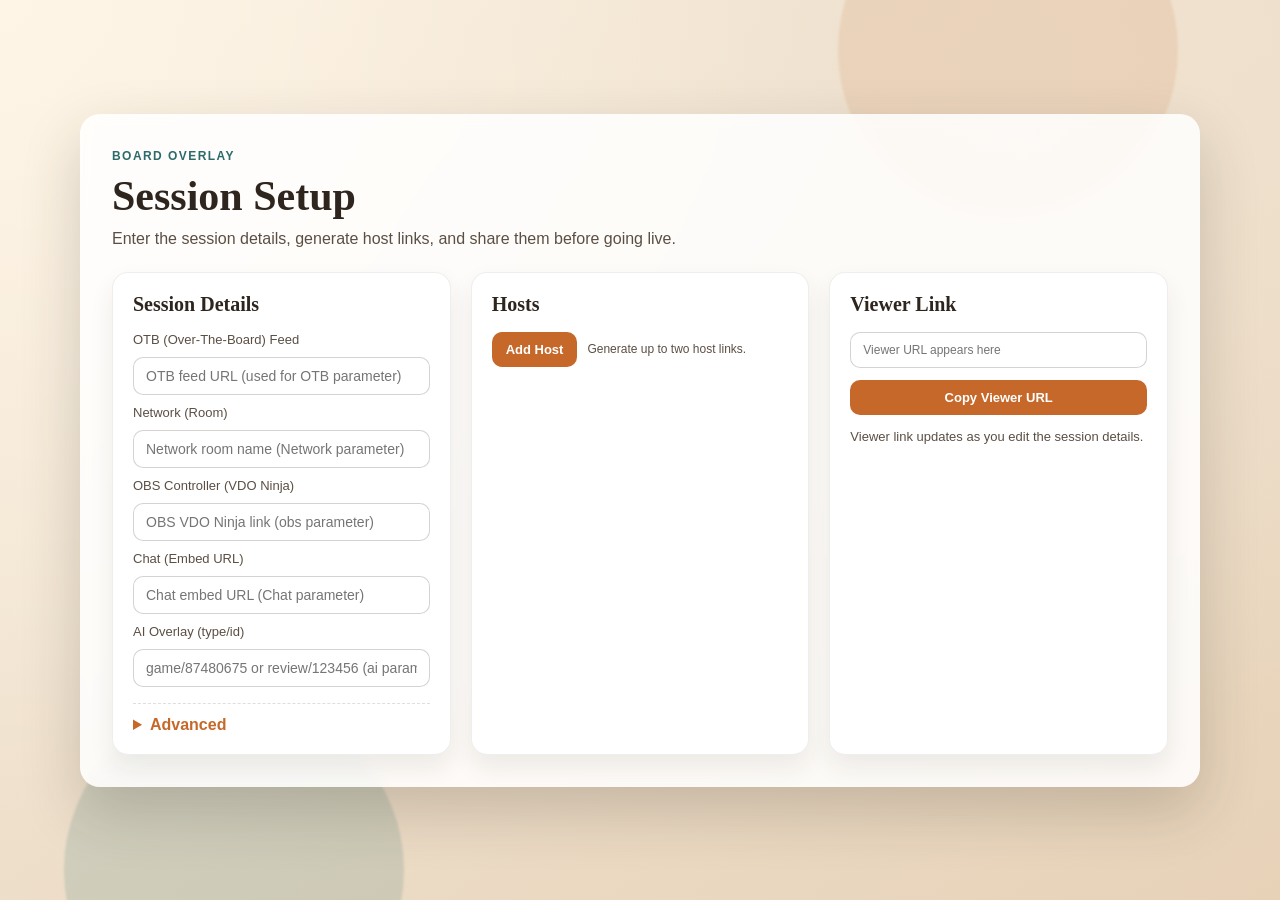
==== index.html @ e964a792 "AI Overlay for commentatory" ====
﻿<!DOCTYPE html>
<html lang="en">
  <head>
    <meta charset="UTF-8">
    <meta http-equiv="X-UA-Compatible" content="IE=edge">
    <meta name="viewport" content="width=device-width, initial-scale=1.0">
    <title>Live Board Reviews</title>
    <link rel="stylesheet" href="styles.css">
    <link
      rel="stylesheet"
      href="https://cdnjs.cloudflare.com/ajax/libs/font-awesome/6.0.0/css/all.min.css"
    >
  </head>
  <body>
    <div id="landing" class="landing-page">
      <div class="landing-shell">
        <header class="landing-header">
          <span class="landing-eyebrow">Board Overlay</span>
          <h1>Session Setup</h1>
          <p>
            Enter the session details, generate host links, and share them
            before going live.
          </p>
        </header>

        <div class="landing-grid">
          <section class="landing-panel">
            <h2>Session Details</h2>
            <div class="landing-fields">
              <label for="VideoURL">OTB (Over-The-Board) Feed</label>
              <input
                type="text"
                id="VideoURL"
                placeholder="OTB feed URL (used for OTB parameter)"
              >

              <label for="NetworkRoom">Network (Room)</label>
              <input
                type="text"
                id="NetworkRoom"
                placeholder="Network room name (Network parameter)"
              >

              <label for="ObsVdoUrl">OBS Controller (VDO Ninja)</label>
              <input
                type="text"
                id="ObsVdoUrl"
                placeholder="OBS VDO Ninja link (obs parameter)"
              >

              <label for="ChatUrl">Chat (Embed URL)</label>
              <input
                type="text"
                id="ChatUrl"
                placeholder="Chat embed URL (Chat parameter)"
              >

              <label for="AiOverlay">AI Overlay (type/id)</label>
              <input
                type="text"
                id="AiOverlay"
                placeholder="game/87480675 or review/123456 (ai parameter)"
              >
            </div>

            <details class="landing-advanced">
              <summary>Advanced</summary>
              <div class="landing-advanced-grid">
                <label for="StoneSize">Stone Size (stone)</label>
                <input type="number" id="StoneSize" value="80" min="20" max="200">
              </div>
            </details>
          </section>

          <section class="landing-panel">
            <h2>Hosts</h2>
            <div class="host-entry">
              <button id="addHostSlot" type="button">Add Host</button>
              <span class="host-hint">Generate up to two host links.</span>
            </div>
            <div id="hostSlotList" class="host-list"></div>
          </section>

          <section class="landing-panel landing-actions">
            <h2>Viewer Link</h2>
            <div class="viewer-link">
              <input
                type="text"
                id="viewerUrlOutput"
                readonly
                placeholder="Viewer URL appears here"
              >
              <button id="copyViewerUrl" type="button">Copy Viewer URL</button>
            </div>
            <p class="viewer-hint">
              Viewer link updates as you edit the session details.
            </p>
          </section>
        </div>
      </div>
    </div>

    <div id="app" class="page-container">
      <div class="top-bar">
        <div class="header-controls">
          <button id="toggleHelp" class="header-btn" type="button">
            Help
          </button>
          <label class="marker-toggle">
            <input type="checkbox" id="stoneMarkerToggle">
            Triangle Labels
          </label>
          <label class="ai-header-input">
            AI:
            <input
              type="text"
              id="AiOverlayHeader"
              placeholder="type/id"
              autocomplete="off"
              spellcheck="false"
            >
          </label>
        </div>

        <div id="obsControlPanel" class="tool-panel obs-inline">
          <div class="obs-control-group">
            <div class="obs-status">
              <span
                id="obsConnectionStatus"
                class="status-indicator disconnected"
              >Disconnected</span>
            </div>
            <div class="obs-scenes">
              <div class="scene-controls">
                <div id="obsSceneButtons" class="scene-buttons">
                  <!-- Scene buttons will be dynamically added here -->
                </div>
                <div
                  id="obsSceneDropdown"
                  class="scene-dropdown"
                  style="display: none"
                >
                  <label for="obsSceneSelect">Scene:</label>
                  <select id="obsSceneSelect" disabled>
                    <option value="">No scenes available</option>
                  </select>
                </div>
              </div>
              <div class="stream-controls">
                <button id="obsStreamToggle" class="obs-btn" disabled>
                  Start Stream
                </button>
              </div>
            </div>
          </div>
        </div>
      </div>

      <aside class="floating-toolbar">
        <div class="toolbar-handle" title="Drag toolbar" aria-label="Drag toolbar">
          <span class="toolbar-dots"></span>
        </div>
        <div class="tool-group-vertical">
          <button id="BlackStoneBtn" class="tool-btn" title="Place Black Stone">
            <i class="fa-solid fa-circle"></i>
          </button>
          <button id="WhiteStoneBtn" class="tool-btn" title="Place White Stone">
            <i class="fa-regular fa-circle"></i>
          </button>
          <button
            id="AlternatingBtn"
            class="tool-btn"
            title="Alternating Stones (Black/White)"
          >
            <span class="icon-stack">
              <i class="fa-solid fa-circle"></i>
              <i class="fa-regular fa-circle"></i>
            </span>
          </button>
          <button id="PenBtn" class="tool-btn" title="Free Draw">
            <i class="fa-solid fa-pen"></i>
          </button>
        </div>
        <div class="tool-divider"></div>
        <div class="tool-group-vertical">
          <button id="TriangleBtn" class="tool-btn" title="Triangle Mark">
            <i class="fa-solid fa-draw-polygon"></i>
          </button>
          <button id="CircleBtn" class="tool-btn" title="Circle Mark">
            <i class="fa-regular fa-circle"></i>
          </button>
          <button id="SquareBtn" class="tool-btn" title="Square Mark">
            <i class="fa-regular fa-square"></i>
          </button>
          <button id="LetterBtn" class="tool-btn" title="Place Letter">
            <i class="fa-solid fa-font"></i>
          </button>
        </div>
        <div class="tool-divider"></div>
        <div class="tool-group-vertical">
          <button id="GridBtn" class="tool-btn" title="Toggle Grid">
            <i class="fa-solid fa-border-all"></i>
          </button>
          <button id="CoordBtn" class="tool-btn" title="Toggle Coordinates">
            <i class="fa-solid fa-hashtag"></i>
          </button>
        </div>
        <div class="tool-divider"></div>
        <div class="tool-group-vertical">
          <input
            type="color"
            id="markupColor"
            value="#ff0000"
            title="Markup/Letter Color"
            class="tool-color"
          >
        </div>
      </aside>

      <div class="content-area">
        <div class="feed-container">
          <div class="main-feed">
            <iframe id="feed" class="largeIframe" allow="autoplay"></iframe>
            <canvas
              id="overlay"
              class="largeCanvas"
              width="1920"
              height="1080"
              tabindex="0"
              style="outline: none"
            ></canvas>
            <canvas
              id="drawingLayer"
              class="largeCanvas"
              width="1920"
              height="1080"
              tabindex="0"
              style="outline: none"
            ></canvas>
            <div id="aiWidgetLayer" class="ai-widget-layer" aria-hidden="true">
              <div id="aiWidgetCombined" class="ai-widget ai-widget-combined">
                <div class="ai-widget-header" title="Drag AI widget">
                  <span class="ai-widget-title">AI Page</span>
                  <button class="ai-widget-toggle" type="button" aria-label="Collapse AI widget">−</button>
                </div>
                <div class="ai-widget-body">
                  <div id="aiFrameStack" class="ai-frame-stack">
                    <div class="ai-player-cell ai-black-cell">
                      <iframe id="aiBlackClockFrame" class="ai-frame ai-clock-frame" title="Black clock"></iframe>
                      <iframe id="aiBlackNameFrame" class="ai-frame ai-name-frame" title="Black name"></iframe>
                    </div>
                    <div class="ai-pie-cell">
                      <iframe id="aiPieFrame" class="ai-frame ai-pie-frame" title="Winrate pie"></iframe>
                      <iframe id="aiLegendFrame" class="ai-frame ai-legend-frame" title="Move quality legend"></iframe>
                    </div>
                    <div class="ai-player-cell ai-white-cell">
                      <iframe id="aiWhiteClockFrame" class="ai-frame ai-clock-frame" title="White clock"></iframe>
                      <iframe id="aiWhiteNameFrame" class="ai-frame ai-name-frame" title="White name"></iframe>
                    </div>
                    <iframe id="aiBoardFrame" class="ai-frame ai-board-frame" title="AI board"></iframe>
                  </div>
                </div>
              </div>
            </div>
          </div>
        </div>
        <div class="SidePanel">
          <div
            class="OBS_Controls"
            style="align-items: center; justify-content: center"
          >
            <iframe
              id="obs"
              class="smallIframe"
              allow="camera; microphone; display-capture; autoplay"
            ></iframe>
          </div>
          <div class="Chat">
            <iframe id="chat" class="smallIframe" allow="autoplay"></iframe>
          </div>
        </div>
      </div>

      <div class="footer">
        <p>This website was designed and developed by TangJieHao.</p>
      </div>

      <div id="helpModal" class="help-modal hidden" role="dialog" aria-modal="true">
        <div class="help-modal-content">
          <div class="help-modal-header">
            <h3>Commentary Help</h3>
            <button id="helpClose" type="button">Close</button>
          </div>
          <div class="help-modal-body">
            <div class="help-section">
              <h4>Shortcuts</h4>
              <p>S = Grid | R = Reset | Del = Clear All | Space = Clear Own Data | Q = Switch Color | Left/Right or Scroll = Undo/Redo Stones</p>
            </div>
            <div class="help-section">
              <h4>Board Controls</h4>
              <p>Right click places/removes empty-board stones.</p>
            </div>
            <div class="help-section">
              <h4>Tips</h4>
              <p>Use the vertical toolbar to switch tools quickly while staying on the board.</p>
            </div>
          </div>
        </div>
      </div>

      <div id="nameModal" class="name-modal hidden" role="dialog" aria-modal="true">
        <div class="name-modal-content">
          <h3>Enter your commentator name</h3>
          <p class="name-modal-hint">Spaces are allowed.</p>
          <input
            type="text"
            id="nameInput"
            placeholder="Enter commentator name"
            autocomplete="off"
            autocapitalize="off"
            spellcheck="false"
          >
          <div id="nameError" class="name-error" role="alert"></div>
          <div class="name-modal-actions">
            <button id="nameConfirm" type="button">Continue</button>
          </div>
        </div>
      </div>

      <!-- Load modules in dependency order -->
      <script type="module" src="./js/constants.js"></script>
      <script type="module" src="./js/utils/debugger.js"></script>
      <script type="module" src="./js/canvas/drawing-layer.js"></script>
      <script type="module" src="./js/canvas/canvas.js"></script>
      <script type="module" src="./js/managers/iframe-manager.js"></script>
      <script type="module" src="./js/managers/ui-manager.js"></script>
      <script type="module" src="./js/obs/obs-controller.js"></script>
      <script type="module" src="./js/main.js"></script>
    </div>
  </body>
</html>
---- styles.css ----
:root {
    --ink: #2e261e;
    --ink-muted: #5b4f44;
    --paper: #f4eadb;
    --paper-deep: #e7d2b8;
    --panel: #1a1a1c;
    --panel-soft: #242427;
    --accent: #c5682a;
    --accent-2: #2d6a6b;
    --font-body: "Trebuchet MS", "Lucida Sans Unicode", "Verdana", sans-serif;
    --font-display: "Georgia", "Times New Roman", serif;
}

body, html {
    margin: 0;
    padding: 0;
    height: 100%;
    background: var(--paper);
    color: var(--ink);
    font-family: var(--font-body);
    box-sizing: border-box;
}

*, *:before, *:after {
    box-sizing: border-box;
}

.page-container {
    display: flex;
    flex-direction: column;
    align-items: center; /* Center content to prevent overflow */
    height: 100vh; /* Full viewport height */
    max-height: 100vh; /* Ensure it doesn't exceed viewport height */
    overflow: hidden; /* Hide overflow */
}

#app.page-container {
    display: none;
}

.landing-page {
    min-height: 100vh;
    display: flex;
    justify-content: center;
    align-items: center;
    padding: 48px 20px;
    background:
        radial-gradient(circle at top left, #fff5e6 0%, transparent 55%),
        radial-gradient(circle at 80% 10%, #f0e2d0 0%, transparent 50%),
        linear-gradient(145deg, var(--paper), var(--paper-deep));
    position: relative;
    overflow: hidden;
}

.landing-page::before,
.landing-page::after {
    content: "";
    position: absolute;
    width: 340px;
    height: 340px;
    border-radius: 50%;
    background: rgba(197, 104, 42, 0.12);
    filter: blur(1px);
    z-index: 0;
}

.landing-page::before {
    top: -120px;
    right: 8%;
}

.landing-page::after {
    bottom: -140px;
    left: 5%;
    background: rgba(45, 106, 107, 0.15);
}

.landing-shell {
    width: min(1120px, 100%);
    background: rgba(255, 255, 255, 0.86);
    border-radius: 20px;
    padding: 32px;
    box-shadow: 0 24px 60px rgba(46, 38, 30, 0.2);
    position: relative;
    z-index: 1;
    backdrop-filter: blur(6px);
    animation: landing-rise 0.6s ease-out;
}

@keyframes landing-rise {
    from {
        opacity: 0;
        transform: translateY(16px);
    }
    to {
        opacity: 1;
        transform: translateY(0);
    }
}

.landing-header h1 {
    font-family: var(--font-display);
    font-size: clamp(28px, 4vw, 42px);
    margin: 8px 0 10px;
}

.landing-header p {
    margin: 0 0 24px;
    color: var(--ink-muted);
    font-size: 16px;
}

.landing-eyebrow {
    font-size: 12px;
    letter-spacing: 0.12em;
    text-transform: uppercase;
    color: var(--accent-2);
    font-weight: 700;
}

.landing-grid {
    display: grid;
    grid-template-columns: repeat(auto-fit, minmax(260px, 1fr));
    gap: 20px;
}

.landing-panel {
    background: #fff;
    border-radius: 16px;
    padding: 20px;
    border: 1px solid rgba(46, 38, 30, 0.08);
    box-shadow: 0 12px 24px rgba(46, 38, 30, 0.08);
}

.landing-panel h2 {
    margin: 0 0 16px;
    font-family: var(--font-display);
    font-size: 20px;
}

.landing-fields {
    display: grid;
    gap: 10px;
}

.landing-fields label,
.landing-advanced-grid label {
    font-size: 13px;
    color: var(--ink-muted);
}

.landing-fields input,
.viewer-link input,
.landing-advanced-grid input {
    border-radius: 10px;
    border: 1px solid rgba(46, 38, 30, 0.2);
    padding: 10px 12px;
    font-size: 14px;
    background: #fff;
    color: var(--ink);
}

.landing-advanced {
    margin-top: 16px;
    border-top: 1px dashed rgba(46, 38, 30, 0.15);
    padding-top: 12px;
}

.landing-advanced summary {
    cursor: pointer;
    font-weight: 600;
    color: var(--accent);
}

.landing-advanced-grid {
    display: grid;
    gap: 10px;
    margin-top: 12px;
}

.commentator-entry,
.host-entry {
    display: flex;
    gap: 10px;
    margin-bottom: 14px;
    align-items: center;
}

.commentator-entry button,
.viewer-link button,
.commentator-row button,
.host-entry button,
.host-row button {
    border: none;
    border-radius: 10px;
    padding: 10px 14px;
    font-size: 13px;
    font-weight: 600;
    cursor: pointer;
    background: var(--accent);
    color: #fff;
    transition: transform 0.15s ease, box-shadow 0.15s ease;
}

.commentator-entry button:hover,
.viewer-link button:hover,
.commentator-row button:hover,
.host-entry button:hover,
.host-row button:hover {
    transform: translateY(-1px);
    box-shadow: 0 8px 18px rgba(197, 104, 42, 0.25);
}

.host-entry button:disabled {
    cursor: not-allowed;
    opacity: 0.6;
    transform: none;
    box-shadow: none;
}

.commentator-list,
.host-list {
    display: grid;
    gap: 10px;
}

.commentator-row,
.host-row {
    display: grid;
    grid-template-columns: 1fr auto auto;
    gap: 8px;
    align-items: center;
    padding: 8px 10px;
    border-radius: 12px;
    background: rgba(46, 38, 30, 0.06);
}

.commentator-name,
.host-tag {
    font-weight: 600;
}

.commentator-link,
.host-link {
    background: var(--accent-2);
}

.commentator-delete,
.host-delete {
    background: #8f3a2f;
}

.commentator-empty,
.host-empty {
    font-size: 13px;
    color: var(--ink-muted);
    padding: 6px 0;
}

.host-hint {
    font-size: 12px;
    color: var(--ink-muted);
}

.name-modal {
    position: fixed;
    inset: 0;
    display: flex;
    align-items: center;
    justify-content: center;
    background: rgba(14, 10, 6, 0.65);
    z-index: 1300;
}

.name-modal.hidden {
    display: none;
}

.name-modal-content {
    width: min(420px, 90vw);
    background: #fff;
    border-radius: 16px;
    padding: 24px;
    box-shadow: 0 20px 40px rgba(0, 0, 0, 0.25);
    display: grid;
    gap: 12px;
}

.name-modal-content h3 {
    margin: 0;
    font-size: 20px;
}

.name-modal-hint {
    margin: 0;
    color: var(--ink-muted);
    font-size: 13px;
}

.name-modal-content input {
    border-radius: 10px;
    border: 1px solid rgba(46, 38, 30, 0.2);
    padding: 10px 12px;
    font-size: 14px;
}

.name-error {
    min-height: 18px;
    color: #8f3a2f;
    font-size: 12px;
}

.name-modal-actions {
    display: flex;
    justify-content: flex-end;
}

.name-modal-actions button {
    border: none;
    border-radius: 10px;
    padding: 10px 14px;
    font-size: 13px;
    font-weight: 600;
    cursor: pointer;
    background: var(--accent);
    color: #fff;
}

.name-modal-actions button:disabled {
    cursor: not-allowed;
    opacity: 0.6;
    box-shadow: none;
}

.viewer-link {
    display: grid;
    gap: 12px;
}

.viewer-link input {
    font-size: 12px;
}

.viewer-hint {
    margin: 14px 0 0;
    color: var(--ink-muted);
    font-size: 13px;
}

.content-area {
    flex-grow: 1;
    display: flex;
    justify-content: center;
    align-items: center;
    width: 100%;
    margin-top: 68px;
    padding-left: 5px;
}

.feed-container {
    flex: 1;
    display: flex;
    justify-content: center;
    align-items: center;
    height: 100%;
    overflow: hidden;
    position: relative;
    background-color: #000;
}

.main-feed {
    /* Start with full width, but allow shrinking */
    width: 100%;
    height: auto;

    /* Constrain by container dimensions */
    max-width: 100%;
    max-height: 100%;

    /* Enforce aspect ratio */
    aspect-ratio: 16/9;

    /* Center in container */
    margin: auto;

    position: relative;
    display: flex;
    justify-content: center;
    align-items: center;
    box-shadow: 0 0 20px rgba(0, 0, 0, 0.5);
}

/* For very wide screens (ultrawide), switch to height-based sizing to prevent overflow */
@media (min-aspect-ratio: 2/1) {
    .main-feed {
        height: 100%;
        width: auto;
    }
}

.largeIframe, .largeCanvas {
    position: absolute;
    top: 0;
    left: 0;
    width: 100%;
    height: 100%;
    z-index: 2;
}

.largeIframe {
    z-index: 1;
}

.largeCanvas {
    pointer-events: auto;
}

#overlay {
    position: absolute;
    top: 0;
    left: 0;
    width: 100%;
    height: 100%;
    z-index: 2;
}

.ai-widget-layer {
    position: absolute;
    inset: 0;
    z-index: 4;
    pointer-events: none;
}

.ai-widget {
    position: absolute;
    width: min(420px, calc(100% - 36px));
    height: min(560px, calc(100% - 36px));
    display: none;
    flex-direction: column;
    gap: 0;
    padding: 0;
    border-radius: 12px;
    background: rgba(20, 20, 22, 0.94);
    pointer-events: auto;
    box-shadow: 0 12px 30px rgba(0, 0, 0, 0.45);
}

.ai-widget-combined {
    left: 0;
    top: 0;
}

.ai-widget.dragging {
    cursor: grabbing;
    user-select: none;
}

.ai-widget-header {
    height: 24px;
    display: flex;
    align-items: center;
    justify-content: space-between;
    gap: 8px;
    cursor: grab;
    border-radius: 8px 8px 0 0;
    background: rgba(255, 255, 255, 0.22);
    color: #222;
    padding: 0 6px;
    font-size: 12px;
    font-weight: 700;
}

.ai-widget-header:active {
    cursor: grabbing;
}

.ai-widget-toggle {
    width: 20px;
    height: 20px;
    border: 0;
    border-radius: 4px;
    background: rgba(0, 0, 0, 0.12);
    color: #222;
    cursor: pointer;
    font-weight: 900;
    line-height: 1;
}

.ai-widget-body {
    position: relative;
    display: flex;
    flex-direction: column;
    gap: 2px;
    flex: 1;
    min-height: 0;
    overflow: hidden;
    border-radius: 0 0 8px 8px;
}

.ai-widget.collapsed {
    width: auto;
    height: auto;
}

.ai-widget.collapsed .ai-widget-body {
    display: none;
}

.ai-widget.collapsed .ai-widget-toggle {
    font-size: 0;
}

.ai-widget.collapsed .ai-widget-toggle::before {
    content: "□";
    font-size: 14px;
}

body:not(.viewer-mode) .ai-widget[data-active="true"] {
    display: flex;
}

.ai-frame-stack {
    position: absolute;
    top: 0;
    left: 0;
    display: grid;
    grid-template-columns: 140px 140px 140px;
    grid-template-rows: 92px 420px;
    width: 420px;
    height: 512px;
    transform-origin: top left;
    overflow: hidden;
}

.ai-widget iframe {
    display: block;
    border: 0;
    background: transparent;
    overflow: hidden;
}

.ai-player-cell,
.ai-pie-cell {
    display: flex;
    flex-direction: column;
    overflow: hidden;
}

.ai-black-cell {
    grid-column: 1;
    grid-row: 1;
}

.ai-pie-cell {
    grid-column: 2;
    grid-row: 1;
    align-items: center;
}

.ai-white-cell {
    grid-column: 3;
    grid-row: 1;
}

.ai-clock-frame {
    width: 105px;
    height: 46px;
}

.ai-name-frame {
    width: 140px;
    height: 46px;
}

.ai-pie-frame {
    width: 70px;
    height: 72px;
}

.ai-legend-frame {
    width: 70px;
    height: 20px;
}

.ai-board-frame {
    grid-column: 1 / 4;
    grid-row: 2;
    width: 420px;
    height: 420px;
}

#drawingLayer {
    position: absolute;
    top: 0;
    left: 0;
    width: 100%;
    height: 100%;
    z-index: 1;
    pointer-events: none;
}

#drawingLayer.pen-active {
    z-index: 3;
    pointer-events: auto;
}

.SidePanel {
    height: 100%;
    width: 22%;
    display: flex;
    flex-direction: column;
    justify-content: center;
    background: #18181b;
    overflow: hidden;
    margin: 8px;
}

.OBS_Controls {
    width: 100%;
    display: flex;
    flex-direction: row;
    align-items: stretch;
    margin-bottom: 4px;
    height: 320px;
}

#obs.smallIframe {
    width: 400px;
    min-width: 300px;
    max-width: 100%;
    height: 100%;
    min-height: 200px;
    max-height: 100%;
    flex-shrink: 0;
    border-radius: 8px;
    box-shadow: 0 2px 12px rgba(0, 0, 0, 0.4);
    background: #111;
}

.Chat {
    width: 100%;
    flex: 1;
    display: flex;
    flex-direction: column;
    background: #18181b;
    border-radius: 8px;
    overflow: hidden;
}

#chat.smallIframe {
    width: 100%;
    height: 100%;
    border: none;
    background: #18181b;
    object-fit: cover;
    display: block;
    overflow: hidden;
    transform: scale(1);
}

iframe {
    border: none !important;
    outline: none !important;
}

#feed {
    width: 100%;
    height: 100%;
    object-fit: cover;
    display: block;
    border: none;
    outline: none;
}

/* OBS Control Panel Styles */
.obs-control-group {
    display: flex;
    flex-direction: row;
    gap: 15px;
    align-items: center;
    flex-wrap: wrap;
}

.obs-status {
    display: flex;
    align-items: center;
    gap: 8px;
}

.status-indicator {
    padding: 4px 12px;
    border-radius: 4px;
    font-size: 12px;
    font-weight: bold;
}

.status-indicator.disconnected {
    background-color: #dc3545;
    color: white;
}

.status-indicator.connected {
    background-color: #28a745;
    color: white;
}

.obs-scenes {
    display: flex;
    gap: 10px;
    align-items: center;
    flex-wrap: wrap;
}

.scene-controls {
    display: flex;
    gap: 10px;
    align-items: center;
}

.scene-buttons {
    display: flex;
    gap: 5px;
    flex-wrap: wrap;
}

.scene-btn {
    padding: 6px 12px;
    background-color: #444;
    color: white;
    border: 2px solid #666;
    border-radius: 4px;
    cursor: pointer;
    font-size: 12px;
    transition: all 0.2s;
}

.scene-btn:hover {
    background-color: #555;
}

.scene-btn.active {
    background-color: #4caf50;
    border-color: #4caf50;
}

.scene-dropdown {
    display: flex;
    gap: 5px;
    align-items: center;
}

.scene-dropdown label {
    color: white;
    font-size: 12px;
}

.scene-dropdown select {
    padding: 4px 8px;
    background-color: #333;
    color: white;
    border: 1px solid #666;
    border-radius: 4px;
    font-size: 12px;
}

.stream-controls {
    display: flex;
    gap: 5px;
}

.obs-btn {
    padding: 6px 12px;
    background-color: #2196f3;
    color: white;
    border: none;
    border-radius: 4px;
    cursor: pointer;
    font-size: 12px;
    transition: background-color 0.2s;
}

.obs-btn:hover:not(:disabled) {
    background-color: #1976d2;
}

.obs-btn:disabled {
    background-color: #666;
    cursor: not-allowed;
    opacity: 0.5;
}

.obs-btn.streaming {
    background-color: #dc3545;
}

.obs-btn.streaming:hover {
    background-color: #c82333;
}

.toolbar {
    display: flex;
    flex-direction: column;
    align-items: center;
    padding: 4px;
    background-color: #f5f5f5;
    border-radius: 5px;
}

.tool-group {
    display: flex;
    gap: 5px;
    align-items: center;
    flex-shrink: 0;
    height: 32px; /* Fixed height to fit within top bar */
}

.shortcut-help {
    margin-left: 15px;
    font-size: 12px;
    color: #fff;
    font-style: italic;
}

.letter-selector {
    display: flex;
    align-items: center;
    gap: 5px;
}

.letter-selector select {
    padding: 5px;
    font-size: 16px;
    border: 1px solid #ddd;
    border-radius: 4px;
    background-color: white;
}

.tool-btn {
    padding: 4px;
    font-size: 18px;
    border: 2px solid #444;
    border-radius: 4px;
    background-color: #333;
    color: white;
    cursor: pointer;
    transition: all 0.2s ease;
    min-width: 32px;
    min-height: 32px;
    display: flex;
    align-items: center;
    justify-content: center;
}

.tool-btn:hover {
    background-color: #444;
    transform: scale(1.05);
}

.tool-btn.active {
    border-color: #4caf50;
    background-color: #1b5e20;
}

.floating-toolbar {
    position: fixed;
    top: 72px;
    left: 16px;
    display: flex;
    flex-direction: column;
    gap: 8px;
    padding: 10px;
    background: rgba(20, 20, 22, 0.9);
    border: 1px solid rgba(255, 255, 255, 0.08);
    border-radius: 14px;
    box-shadow: 0 12px 30px rgba(0, 0, 0, 0.35);
    z-index: 1100;
}

.floating-toolbar.dragging {
    cursor: grabbing;
    user-select: none;
}

.toolbar-handle {
    width: 100%;
    height: 22px;
    border-radius: 10px;
    background: rgba(255, 255, 255, 0.08);
    display: flex;
    align-items: center;
    justify-content: center;
    cursor: grab;
    touch-action: none;
}

.toolbar-dots {
    width: 36px;
    height: 10px;
    background-image: radial-gradient(
        rgba(255, 255, 255, 0.55) 1.5px,
        transparent 1.5px
    );
    background-size: 8px 8px;
    background-position: center;
}

.tool-group-vertical {
    display: flex;
    flex-direction: column;
    gap: 6px;
    align-items: center;
}

.tool-divider {
    width: 100%;
    height: 1px;
    background: rgba(255, 255, 255, 0.12);
}

.floating-toolbar .tool-btn {
    min-width: 34px;
    min-height: 34px;
    font-size: 16px;
}

.floating-toolbar .tool-btn i {
    font-size: 16px;
}

.icon-stack {
    display: flex;
    gap: 4px;
    align-items: center;
}

#BlackStoneBtn i,
#AlternatingBtn .fa-solid {
    color: #101010;
    text-shadow: 0 0 2px rgba(255, 255, 255, 0.6);
}

#WhiteStoneBtn i,
#AlternatingBtn .fa-regular {
    color: #f5f5f5;
}

.tool-color {
    width: 34px;
    height: 34px;
    border: none;
    padding: 0;
    background: none;
    cursor: pointer;
}

.tool-info {
    font-size: 14px;
    color: #666;
    text-align: center;
}

.config-panel {
    background-color: #f5f5f5;
    padding: 20px;
    border-radius: 5px;
    margin: 10px 0;
    transition: max-height 0.3s ease-out;
    overflow: hidden;
}

.config-panel.hidden {
    max-height: 0;
    padding: 0;
    margin: 0;
}

.config-section {
    margin-bottom: 20px;
}

.config-section h3 {
    margin: 0 0 10px 0;
    color: #333;
}

.input-group {
    display: flex;
    gap: 10px;
    align-items: center;
    margin-bottom: 10px;
}

.input-group input,
.input-group select {
    padding: 8px;
    border: 1px solid #ddd;
    border-radius: 4px;
    font-size: 14px;
}

.input-group input[readonly] {
    background-color: #eee;
}

.input-group button {
    padding: 8px 16px;
    background-color: #4caf50;
    color: white;
    border: none;
    border-radius: 4px;
    cursor: pointer;
    transition: background-color 0.2s;
}

.input-group button:hover {
    background-color: #45a049;
}

#copyShareUrl {
    background-color: #2196f3;
}

#copyShareUrl:hover {
    background-color: #1976d2;
}

.top-bar {
    position: fixed;
    top: 0;
    left: 0;
    right: 0;
    background-color: rgba(22, 22, 24, 0.92);
    padding: 8px 16px;
    z-index: 1000;
    box-shadow: 0 8px 18px rgba(0, 0, 0, 0.25);
    display: flex;
    align-items: center;
    justify-content: space-between;
    gap: 16px;
    height: 52px;
    backdrop-filter: blur(8px);
}

.header-controls {
    display: flex;
    align-items: center;
    gap: 12px;
}

.marker-toggle,
.ai-header-input {
    display: inline-flex;
    align-items: center;
    gap: 6px;
    font-size: 12px;
    color: #f5f1ea;
    background: rgba(255, 255, 255, 0.06);
    border: 1px solid rgba(255, 255, 255, 0.08);
    padding: 6px 10px;
    border-radius: 999px;
    user-select: none;
}

.marker-toggle {
    cursor: pointer;
}

.marker-toggle input {
    margin: 0;
}

.ai-header-input input {
    width: 170px;
    border: 0;
    border-radius: 999px;
    padding: 4px 8px;
    font-size: 12px;
    background: rgba(255, 255, 255, 0.95);
    color: var(--ink);
}

.obs-inline {
    display: flex;
    align-items: center;
    gap: 16px;
    margin-left: auto;
    color: #fff;
}

.header-btn {
    background: var(--panel-soft);
    border: 1px solid rgba(255, 255, 255, 0.08);
    color: #fff;
    font-size: 13px;
    padding: 6px 12px;
    border-radius: 10px;
    cursor: pointer;
    transition: background-color 0.2s ease, transform 0.2s ease;
}

.header-btn:hover {
    background: #2f2f33;
    transform: translateY(-1px);
}

.header-btn.active {
    background: rgba(197, 104, 42, 0.4);
    border-color: rgba(197, 104, 42, 0.6);
}

.minimal-controls {
    display: flex;
    gap: 10px;
    align-items: center;
    padding-right: 16px;
    border-right: 1px solid rgba(255, 255, 255, 0.1);
    flex-shrink: 0;
}

.icon-btn {
    background: none;
    border: none;
    color: white;
    font-size: 18px;
    padding: 4px;
    cursor: pointer;
    border-radius: 4px;
    transition: background-color 0.2s;
    min-width: 32px;
    display: flex;
    align-items: center;
    justify-content: center;
}

.icon-btn:hover {
    background-color: rgba(255, 255, 255, 0.1);
}

.icon-btn.active {
    background-color: rgba(76, 175, 80, 0.3);
}

.tool-panel {
    background: transparent;
    border: none;
    border-radius: 0;
    padding: 0;
    box-shadow: none;
}

.tool-panel.hidden {
    display: none;
}

.settings-group {
    display: flex;
    gap: 20px;
    align-items: center;
    flex-shrink: 0;
    height: 32px; /* Fixed height to fit within top bar */
}

.setting-item {
    display: flex;
    align-items: center;
    gap: 10px;
    white-space: nowrap;
    flex-shrink: 0;
}

.setting-item label {
    color: white;
    min-width: 50px;
}

.setting-item input {
    padding: 6px 10px;
    border: 1px solid #444;
    border-radius: 4px;
    background-color: #333;
    color: white;
    width: 100px;
    min-width: 0;
    height: 32px;
}

.setting-item input[type="number"] {
    width: 50px;
}

.setting-item button {
    padding: 6px 12px;
    background-color: #4caf50;
    color: white;
    border: none;
    border-radius: 4px;
    cursor: pointer;
    transition: background-color 0.2s;
    height: 32px;
    white-space: nowrap;
}

.setting-item button:hover {
    background-color: #45a049;
}

.tool-select {
    padding: 6px;
    font-size: 14px;
    border: 2px solid #444;
    border-radius: 4px;
    background-color: #333;
    color: white;
    height: 32px;
}

/* Add custom scrollbar styling */
.top-bar::-webkit-scrollbar {
    height: 6px;
}

.top-bar::-webkit-scrollbar-track {
    background: rgba(0, 0, 0, 0.1);
}

.top-bar::-webkit-scrollbar-thumb {
    background: rgba(255, 255, 255, 0.2);
    border-radius: 3px;
}

.top-bar::-webkit-scrollbar-thumb:hover {
    background: rgba(255, 255, 255, 0.3);
}

/* Adjust top bar to not hide tooltips */
.top-bar::after {
    z-index: 1001;
}

#GridElement {
    color: #666; /* Default grey color when grid is off */
    cursor: pointer;
    padding: 5px 10px;
    border-radius: 4px;
    transition: color 0.2s ease;
}

#GridElement.active {
    color: white; /* White color when grid is shown */
}

/* Viewer mode canvas elements - both the element and renderer need to be 1920x1080 */
body.viewer-mode .largeIframe,
body.viewer-mode .largeCanvas {
    width: 1920px !important;
    height: 1080px !important;
    position: absolute !important;
    top: 0 !important;
    left: 0 !important;
    margin: 0 !important;
    padding: 0 !important;
}

body.viewer-mode #overlay {
    width: 1920px !important;
    height: 1080px !important;
    position: absolute !important;
    top: 0 !important;
    left: 0 !important;
    margin: 0 !important;
    padding: 0 !important;
}

body.viewer-mode #drawingLayer {
    width: 1920px !important;
    height: 1080px !important;
    position: absolute !important;
    top: 0 !important;
    left: 0 !important;
    margin: 0 !important;
    padding: 0 !important;
}

/* Viewer Mode Container Styles - Enforce strict 0,0 positioning */
body.viewer-mode {
    background-color: transparent !important;
    margin: 0 !important;
    padding: 0 !important;
    overflow: hidden !important;
    width: 1920px !important;
    height: 1080px !important;
}

body.viewer-mode .page-container,
body.viewer-mode .content-area,
body.viewer-mode .feed-container {
    width: 1920px !important;
    height: 1080px !important;
    max-width: none !important;
    max-height: none !important;
    margin: 0 !important;
    padding: 0 !important;
    position: absolute !important;
    top: 0 !important;
    left: 0 !important;
    background: transparent !important;
    overflow: hidden !important;
    display: block !important; /* Override flex if needed */
}

body.viewer-mode .main-feed {
    width: 1920px !important;
    height: 1080px !important;
    max-width: none !important;
    max-height: none !important;
    aspect-ratio: auto !important;
    margin: 0 !important;
    padding: 0 !important;
    position: absolute !important;
    top: 0 !important;
    left: 0 !important;
    transform: none !important;
    box-shadow: none !important;
    background: transparent !important;
    display: block !important;
}

body.viewer-mode .top-bar,
body.viewer-mode .SidePanel,
body.viewer-mode .footer,
body.viewer-mode .floating-toolbar,
body.viewer-mode .help-modal {
    display: none !important;
}

body.viewer-mode #landing {
    display: none !important;
}

.help-modal {
    position: fixed;
    inset: 0;
    background: rgba(10, 10, 12, 0.6);
    display: flex;
    align-items: center;
    justify-content: center;
    z-index: 1200;
    padding: 20px;
}

.help-modal.hidden {
    display: none;
}

.help-modal-content {
    background: #fff;
    border-radius: 16px;
    width: min(560px, 100%);
    padding: 20px;
    box-shadow: 0 20px 40px rgba(0, 0, 0, 0.3);
}

.help-modal-header {
    display: flex;
    justify-content: space-between;
    align-items: center;
    margin-bottom: 12px;
}

.help-modal-header h3 {
    margin: 0;
    font-family: var(--font-display);
}

.help-modal-header button {
    border: none;
    background: var(--accent-2);
    color: #fff;
    padding: 6px 12px;
    border-radius: 8px;
    cursor: pointer;
    font-size: 12px;
}

.help-modal-body {
    display: grid;
    gap: 12px;
    color: var(--ink-muted);
    font-size: 14px;
}

.help-modal-body h4 {
    margin: 0 0 4px;
    color: var(--ink);
}

@media (max-width: 900px) {
    .floating-toolbar {
        top: auto;
        bottom: 16px;
        flex-direction: row;
        flex-wrap: wrap;
        left: 16px;
        right: 16px;
        justify-content: space-between;
    }

    .tool-group-vertical {
        flex-direction: row;
    }

    .tool-divider {
        width: 1px;
        height: 32px;
    }
}
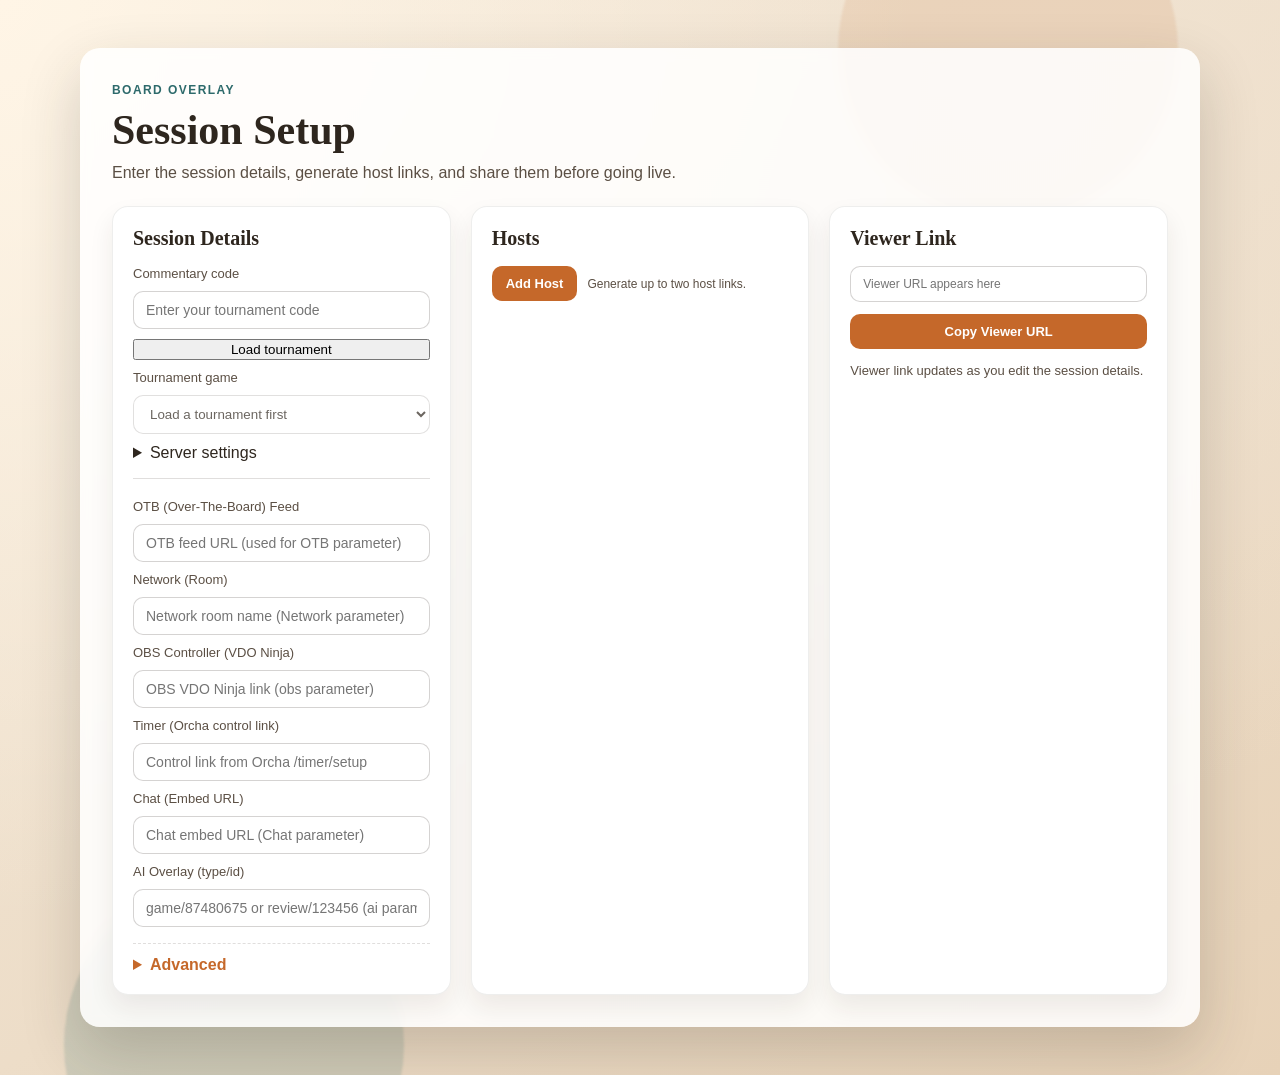
==== commit c4869dd1: "feat: load tournaments by commentary code, add break timer, tidy OBS defaults - Session Setup accept" ====
--- a/index.html
+++ b/index.html
@@ -6,10 +6,7 @@
     <meta name="viewport" content="width=device-width, initial-scale=1.0">
     <title>Live Board Reviews</title>
     <link rel="stylesheet" href="styles.css">
-    <link
-      rel="stylesheet"
-      href="https://cdnjs.cloudflare.com/ajax/libs/font-awesome/6.0.0/css/all.min.css"
-    >
+
   </head>
   <body>
     <div id="landing" class="landing-page">
@@ -26,6 +23,19 @@
         <div class="landing-grid">
           <section class="landing-panel">
             <h2>Session Details</h2>
+            <form id="tournamentCodeForm" class="landing-fields">
+              <label for="CommentaryCode">Commentary code</label>
+              <input id="CommentaryCode" type="password" maxlength="32" autocomplete="off" placeholder="Enter your tournament code">
+              <button id="loadTournament" type="submit">Load tournament</button>
+              <p id="tournamentLoadStatus" role="status" aria-live="polite"></p>
+              <label for="TournamentGame">Tournament game</label>
+              <select id="TournamentGame" disabled><option value="">Load a tournament first</option></select>
+              <details>
+                <summary>Server settings</summary>
+                <label for="BadukCastServer">Badukcast server</label>
+                <input id="BadukCastServer" type="url" value="https://stream-ai.baduk.club" placeholder="https://stream-ai.baduk.club">
+              </details>
+            </form>
             <div class="landing-fields">
               <label for="VideoURL">OTB (Over-The-Board) Feed</label>
               <input
@@ -48,6 +58,9 @@
                 placeholder="OBS VDO Ninja link (obs parameter)"
               >
 
+              <label for="TimerUrl">Timer (Orcha control link)</label>
+              <input type="url" id="TimerUrl" placeholder="Control link from Orcha /timer/setup">
+
               <label for="ChatUrl">Chat (Embed URL)</label>
               <input
                 type="text"
@@ -65,6 +78,7 @@
 
             <details class="landing-advanced">
               <summary>Advanced</summary>
+              <section id="advancedSceneSettings" class="scene-settings"><h3>Tenjin scenes</h3></section>
               <div class="landing-advanced-grid">
                 <label for="StoneSize">Stone Size (stone)</label>
                 <input type="number" id="StoneSize" value="80" min="20" max="200">
@@ -110,16 +124,7 @@
             <input type="checkbox" id="stoneMarkerToggle">
             Triangle Labels
           </label>
-          <label class="ai-header-input">
-            AI:
-            <input
-              type="text"
-              id="AiOverlayHeader"
-              placeholder="type/id"
-              autocomplete="off"
-              spellcheck="false"
-            >
-          </label>
+          <button id="openAi" type="button" aria-haspopup="dialog">AI</button>
         </div>
 
         <div id="obsControlPanel" class="tool-panel obs-inline">
@@ -131,21 +136,8 @@
               >Disconnected</span>
             </div>
             <div class="obs-scenes">
-              <div class="scene-controls">
-                <div id="obsSceneButtons" class="scene-buttons">
-                  <!-- Scene buttons will be dynamically added here -->
-                </div>
-                <div
-                  id="obsSceneDropdown"
-                  class="scene-dropdown"
-                  style="display: none"
-                >
-                  <label for="obsSceneSelect">Scene:</label>
-                  <select id="obsSceneSelect" disabled>
-                    <option value="">No scenes available</option>
-                  </select>
-                </div>
-              </div>
+              <button id="openTimer" class="obs-btn" type="button" aria-haspopup="dialog">Timer</button>
+              <button id="openScenes" class="obs-btn" type="button" aria-haspopup="dialog">Scenes</button>
               <div class="stream-controls">
                 <button id="obsStreamToggle" class="obs-btn" disabled>
                   Start Stream
@@ -221,6 +213,9 @@
         <div class="feed-container">
           <div class="main-feed">
             <iframe id="feed" class="largeIframe" allow="autoplay"></iframe>
+            <div id="aiWidgetLayer" class="ai-widget-layer"></div>
+            <iframe id="featuredChat" title="Highlighted chat message" tabindex="-1" aria-hidden="true" hidden></iframe>
+            <button id="dismissFeaturedChat" class="featured-chat-dismiss" type="button" aria-label="Dismiss highlighted message" title="Dismiss highlighted message" hidden>×</button>
             <canvas
               id="overlay"
               class="largeCanvas"
@@ -237,32 +232,8 @@
               tabindex="0"
               style="outline: none"
             ></canvas>
-            <div id="aiWidgetLayer" class="ai-widget-layer" aria-hidden="true">
-              <div id="aiWidgetCombined" class="ai-widget ai-widget-combined">
-                <div class="ai-widget-header" title="Drag AI widget">
-                  <span class="ai-widget-title">AI Page</span>
-                  <button class="ai-widget-toggle" type="button" aria-label="Collapse AI widget">−</button>
-                </div>
-                <div class="ai-widget-body">
-                  <div id="aiFrameStack" class="ai-frame-stack">
-                    <div class="ai-player-cell ai-black-cell">
-                      <iframe id="aiBlackClockFrame" class="ai-frame ai-clock-frame" title="Black clock"></iframe>
-                      <iframe id="aiBlackNameFrame" class="ai-frame ai-name-frame" title="Black name"></iframe>
-                    </div>
-                    <div class="ai-pie-cell">
-                      <iframe id="aiPieFrame" class="ai-frame ai-pie-frame" title="Winrate pie"></iframe>
-                      <iframe id="aiLegendFrame" class="ai-frame ai-legend-frame" title="Move quality legend"></iframe>
-                    </div>
-                    <div class="ai-player-cell ai-white-cell">
-                      <iframe id="aiWhiteClockFrame" class="ai-frame ai-clock-frame" title="White clock"></iframe>
-                      <iframe id="aiWhiteNameFrame" class="ai-frame ai-name-frame" title="White name"></iframe>
-                    </div>
-                    <iframe id="aiBoardFrame" class="ai-frame ai-board-frame" title="AI board"></iframe>
-                  </div>
-                </div>
-              </div>
-            </div>
-          </div>
+          </div>
+
         </div>
         <div class="SidePanel">
           <div
@@ -276,6 +247,7 @@
             ></iframe>
           </div>
           <div class="Chat">
+            <p class="chat-highlight-hint">Click Message To Highlight</p>
             <iframe id="chat" class="smallIframe" allow="autoplay"></iframe>
           </div>
         </div>
@@ -284,6 +256,43 @@
       <div class="footer">
         <p>This website was designed and developed by TangJieHao.</p>
       </div>
+
+      <dialog id="timerModal" class="scene-modal" aria-labelledby="timerModalTitle">
+        <header class="ai-modal-header"><h2 id="timerModalTitle">Break timer</h2><button id="closeTimer" type="button" aria-label="Close timer">×</button></header>
+        <p id="timerStatus" role="status"></p>
+        <iframe id="timerControls" title="Orcha timer controls" referrerpolicy="no-referrer" hidden></iframe>
+      </dialog>
+
+      <dialog id="sceneModal" class="scene-modal" aria-labelledby="sceneModalTitle">
+        <header class="ai-modal-header"><h2 id="sceneModalTitle">Scenes</h2><button id="closeScenes" type="button" aria-label="Close scenes">×</button></header>
+        <p id="scenePickerStatus" role="status"></p>
+        <div id="scenePreviewGrid" class="scene-preview-grid"></div>
+        <details class="scene-settings"><summary>Preview settings</summary>
+          <form id="sceneSettings">
+            <label>Mini-PC ID <input id="sceneMiniPc" type="number" min="1" step="1" required value="3"></label>
+            <p>Use {pc} in each Tenjin path. Map each preview to its exact OBS scene name.</p>
+            <div id="sceneConfigRows"></div>
+            <button type="submit">Apply settings</button>
+          </form>
+        </details>
+      </dialog>
+
+      <dialog id="aiModal" class="ai-modal" aria-labelledby="aiModalTitle">
+        <header class="ai-modal-header">
+          <h2 id="aiModalTitle">AI review</h2>
+          <button id="closeAi" type="button" aria-label="Close AI review">×</button>
+        </header>
+        <form id="aiSourceForm" class="ai-source-form">
+          <label for="AiOverlayHeader">Game or review</label>
+          <input id="AiOverlayHeader" placeholder="game/123456 or review/123456" autocomplete="off" spellcheck="false">
+          <button type="submit">Load analysis</button>
+          <p id="aiInputError" role="alert"></p>
+        </form>
+        <p class="ai-modal-hint">Pin views to keep them over the board. Drag by the heading.</p>
+        <fieldset id="aiViewChoices"><legend>Analysis views</legend></fieldset>
+
+        <div id="aiPanelGrid" class="ai-panel-grid"></div>
+      </dialog>
 
       <div id="helpModal" class="help-modal hidden" role="dialog" aria-modal="true">
         <div class="help-modal-content">
@@ -294,7 +303,7 @@
           <div class="help-modal-body">
             <div class="help-section">
               <h4>Shortcuts</h4>
-              <p>S = Grid | R = Reset | Del = Clear All | Space = Clear Own Data | Q = Switch Color | Left/Right or Scroll = Undo/Redo Stones</p>
+              <p>1–3 = Stones | 4 = Draw | 5–8 = Marks | C = Coordinates | K = Color | S = Grid | R = Reset | Del = Clear All | Space = Clear Own Data | Q = Switch Color | Left/Right or Scroll = Undo/Redo Stones</p>
             </div>
             <div class="help-section">
               <h4>Board Controls</h4>
--- a/styles.css
+++ b/styles.css
@@ -1,1416 +1,1458 @@
-:root {
-    --ink: #2e261e;
-    --ink-muted: #5b4f44;
-    --paper: #f4eadb;
-    --paper-deep: #e7d2b8;
-    --panel: #1a1a1c;
-    --panel-soft: #242427;
-    --accent: #c5682a;
-    --accent-2: #2d6a6b;
-    --font-body: "Trebuchet MS", "Lucida Sans Unicode", "Verdana", sans-serif;
-    --font-display: "Georgia", "Times New Roman", serif;
-}
-
-body, html {
-    margin: 0;
-    padding: 0;
-    height: 100%;
-    background: var(--paper);
-    color: var(--ink);
-    font-family: var(--font-body);
-    box-sizing: border-box;
-}
-
-*, *:before, *:after {
-    box-sizing: border-box;
-}
-
-.page-container {
-    display: flex;
-    flex-direction: column;
-    align-items: center; /* Center content to prevent overflow */
-    height: 100vh; /* Full viewport height */
-    max-height: 100vh; /* Ensure it doesn't exceed viewport height */
-    overflow: hidden; /* Hide overflow */
-}
-
-#app.page-container {
-    display: none;
-}
-
-.landing-page {
-    min-height: 100vh;
-    display: flex;
-    justify-content: center;
-    align-items: center;
-    padding: 48px 20px;
-    background:
-        radial-gradient(circle at top left, #fff5e6 0%, transparent 55%),
-        radial-gradient(circle at 80% 10%, #f0e2d0 0%, transparent 50%),
-        linear-gradient(145deg, var(--paper), var(--paper-deep));
-    position: relative;
-    overflow: hidden;
-}
-
-.landing-page::before,
-.landing-page::after {
-    content: "";
-    position: absolute;
-    width: 340px;
-    height: 340px;
-    border-radius: 50%;
-    background: rgba(197, 104, 42, 0.12);
-    filter: blur(1px);
-    z-index: 0;
-}
-
-.landing-page::before {
-    top: -120px;
-    right: 8%;
-}
-
-.landing-page::after {
-    bottom: -140px;
-    left: 5%;
-    background: rgba(45, 106, 107, 0.15);
-}
-
-.landing-shell {
-    width: min(1120px, 100%);
-    background: rgba(255, 255, 255, 0.86);
-    border-radius: 20px;
-    padding: 32px;
-    box-shadow: 0 24px 60px rgba(46, 38, 30, 0.2);
-    position: relative;
-    z-index: 1;
-    backdrop-filter: blur(6px);
-    animation: landing-rise 0.6s ease-out;
-}
-
-@keyframes landing-rise {
-    from {
-        opacity: 0;
-        transform: translateY(16px);
-    }
-    to {
-        opacity: 1;
-        transform: translateY(0);
-    }
-}
-
-.landing-header h1 {
-    font-family: var(--font-display);
-    font-size: clamp(28px, 4vw, 42px);
-    margin: 8px 0 10px;
-}
-
-.landing-header p {
-    margin: 0 0 24px;
-    color: var(--ink-muted);
-    font-size: 16px;
-}
-
-.landing-eyebrow {
-    font-size: 12px;
-    letter-spacing: 0.12em;
-    text-transform: uppercase;
-    color: var(--accent-2);
-    font-weight: 700;
-}
-
-.landing-grid {
-    display: grid;
-    grid-template-columns: repeat(auto-fit, minmax(260px, 1fr));
-    gap: 20px;
-}
-
-.landing-panel {
-    background: #fff;
-    border-radius: 16px;
-    padding: 20px;
-    border: 1px solid rgba(46, 38, 30, 0.08);
-    box-shadow: 0 12px 24px rgba(46, 38, 30, 0.08);
-}
-
-.landing-panel h2 {
-    margin: 0 0 16px;
-    font-family: var(--font-display);
-    font-size: 20px;
-}
-
-.landing-fields {
-    display: grid;
-    gap: 10px;
-}
-
-.landing-fields label,
-.landing-advanced-grid label {
-    font-size: 13px;
-    color: var(--ink-muted);
-}
-
-.landing-fields input,
-.viewer-link input,
-.landing-advanced-grid input {
-    border-radius: 10px;
-    border: 1px solid rgba(46, 38, 30, 0.2);
-    padding: 10px 12px;
-    font-size: 14px;
-    background: #fff;
-    color: var(--ink);
-}
-
-.landing-advanced {
-    margin-top: 16px;
-    border-top: 1px dashed rgba(46, 38, 30, 0.15);
-    padding-top: 12px;
-}
-
-.landing-advanced summary {
-    cursor: pointer;
-    font-weight: 600;
-    color: var(--accent);
-}
-
-.landing-advanced-grid {
-    display: grid;
-    gap: 10px;
-    margin-top: 12px;
-}
-
-.commentator-entry,
-.host-entry {
-    display: flex;
-    gap: 10px;
-    margin-bottom: 14px;
-    align-items: center;
-}
-
-.commentator-entry button,
-.viewer-link button,
-.commentator-row button,
-.host-entry button,
-.host-row button {
-    border: none;
-    border-radius: 10px;
-    padding: 10px 14px;
-    font-size: 13px;
-    font-weight: 600;
-    cursor: pointer;
-    background: var(--accent);
-    color: #fff;
-    transition: transform 0.15s ease, box-shadow 0.15s ease;
-}
-
-.commentator-entry button:hover,
-.viewer-link button:hover,
-.commentator-row button:hover,
-.host-entry button:hover,
-.host-row button:hover {
-    transform: translateY(-1px);
-    box-shadow: 0 8px 18px rgba(197, 104, 42, 0.25);
-}
-
-.host-entry button:disabled {
-    cursor: not-allowed;
-    opacity: 0.6;
-    transform: none;
-    box-shadow: none;
-}
-
-.commentator-list,
-.host-list {
-    display: grid;
-    gap: 10px;
-}
-
-.commentator-row,
-.host-row {
-    display: grid;
-    grid-template-columns: 1fr auto auto;
-    gap: 8px;
-    align-items: center;
-    padding: 8px 10px;
-    border-radius: 12px;
-    background: rgba(46, 38, 30, 0.06);
-}
-
-.commentator-name,
-.host-tag {
-    font-weight: 600;
-}
-
-.commentator-link,
-.host-link {
-    background: var(--accent-2);
-}
-
-.commentator-delete,
-.host-delete {
-    background: #8f3a2f;
-}
-
-.commentator-empty,
-.host-empty {
-    font-size: 13px;
-    color: var(--ink-muted);
-    padding: 6px 0;
-}
-
-.host-hint {
-    font-size: 12px;
-    color: var(--ink-muted);
-}
-
-.name-modal {
-    position: fixed;
-    inset: 0;
-    display: flex;
-    align-items: center;
-    justify-content: center;
-    background: rgba(14, 10, 6, 0.65);
-    z-index: 1300;
-}
-
-.name-modal.hidden {
-    display: none;
-}
-
-.name-modal-content {
-    width: min(420px, 90vw);
-    background: #fff;
-    border-radius: 16px;
-    padding: 24px;
-    box-shadow: 0 20px 40px rgba(0, 0, 0, 0.25);
-    display: grid;
-    gap: 12px;
-}
-
-.name-modal-content h3 {
-    margin: 0;
-    font-size: 20px;
-}
-
-.name-modal-hint {
-    margin: 0;
-    color: var(--ink-muted);
-    font-size: 13px;
-}
-
-.name-modal-content input {
-    border-radius: 10px;
-    border: 1px solid rgba(46, 38, 30, 0.2);
-    padding: 10px 12px;
-    font-size: 14px;
-}
-
-.name-error {
-    min-height: 18px;
-    color: #8f3a2f;
-    font-size: 12px;
-}
-
-.name-modal-actions {
-    display: flex;
-    justify-content: flex-end;
-}
-
-.name-modal-actions button {
-    border: none;
-    border-radius: 10px;
-    padding: 10px 14px;
-    font-size: 13px;
-    font-weight: 600;
-    cursor: pointer;
-    background: var(--accent);
-    color: #fff;
-}
-
-.name-modal-actions button:disabled {
-    cursor: not-allowed;
-    opacity: 0.6;
-    box-shadow: none;
-}
-
-.viewer-link {
-    display: grid;
-    gap: 12px;
-}
-
-.viewer-link input {
-    font-size: 12px;
-}
-
-.viewer-hint {
-    margin: 14px 0 0;
-    color: var(--ink-muted);
-    font-size: 13px;
-}
-
-.content-area {
-    flex-grow: 1;
-    display: flex;
-    justify-content: center;
-    align-items: center;
-    width: 100%;
-    margin-top: 68px;
-    padding-left: 5px;
-}
-
-.feed-container {
-    flex: 1;
-    display: flex;
-    justify-content: center;
-    align-items: center;
-    height: 100%;
-    overflow: hidden;
-    position: relative;
-    background-color: #000;
-}
-
-.main-feed {
-    /* Start with full width, but allow shrinking */
-    width: 100%;
-    height: auto;
-
-    /* Constrain by container dimensions */
-    max-width: 100%;
-    max-height: 100%;
-
-    /* Enforce aspect ratio */
-    aspect-ratio: 16/9;
-
-    /* Center in container */
-    margin: auto;
-
-    position: relative;
-    display: flex;
-    justify-content: center;
-    align-items: center;
-    box-shadow: 0 0 20px rgba(0, 0, 0, 0.5);
-}
-
-/* For very wide screens (ultrawide), switch to height-based sizing to prevent overflow */
-@media (min-aspect-ratio: 2/1) {
-    .main-feed {
-        height: 100%;
-        width: auto;
-    }
-}
-
-.largeIframe, .largeCanvas {
-    position: absolute;
-    top: 0;
-    left: 0;
-    width: 100%;
-    height: 100%;
-    z-index: 2;
-}
-
-.largeIframe {
-    z-index: 1;
-}
-
-.largeCanvas {
-    pointer-events: auto;
-}
-
-#overlay {
-    position: absolute;
-    top: 0;
-    left: 0;
-    width: 100%;
-    height: 100%;
-    z-index: 2;
-}
-
-.ai-widget-layer {
-    position: absolute;
-    inset: 0;
-    z-index: 4;
-    pointer-events: none;
-}
-
-.ai-widget {
-    position: absolute;
-    width: min(420px, calc(100% - 36px));
-    height: min(560px, calc(100% - 36px));
-    display: none;
-    flex-direction: column;
-    gap: 0;
-    padding: 0;
-    border-radius: 12px;
-    background: rgba(20, 20, 22, 0.94);
-    pointer-events: auto;
-    box-shadow: 0 12px 30px rgba(0, 0, 0, 0.45);
-}
-
-.ai-widget-combined {
-    left: 0;
-    top: 0;
-}
-
-.ai-widget.dragging {
-    cursor: grabbing;
-    user-select: none;
-}
-
-.ai-widget-header {
-    height: 24px;
-    display: flex;
-    align-items: center;
-    justify-content: space-between;
-    gap: 8px;
-    cursor: grab;
-    border-radius: 8px 8px 0 0;
-    background: rgba(255, 255, 255, 0.22);
-    color: #222;
-    padding: 0 6px;
-    font-size: 12px;
-    font-weight: 700;
-}
-
-.ai-widget-header:active {
-    cursor: grabbing;
-}
-
-.ai-widget-toggle {
-    width: 20px;
-    height: 20px;
-    border: 0;
-    border-radius: 4px;
-    background: rgba(0, 0, 0, 0.12);
-    color: #222;
-    cursor: pointer;
-    font-weight: 900;
-    line-height: 1;
-}
-
-.ai-widget-body {
-    position: relative;
-    display: flex;
-    flex-direction: column;
-    gap: 2px;
-    flex: 1;
-    min-height: 0;
-    overflow: hidden;
-    border-radius: 0 0 8px 8px;
-}
-
-.ai-widget.collapsed {
-    width: auto;
-    height: auto;
-}
-
-.ai-widget.collapsed .ai-widget-body {
-    display: none;
-}
-
-.ai-widget.collapsed .ai-widget-toggle {
-    font-size: 0;
-}
-
-.ai-widget.collapsed .ai-widget-toggle::before {
-    content: "□";
-    font-size: 14px;
-}
-
-body:not(.viewer-mode) .ai-widget[data-active="true"] {
-    display: flex;
-}
-
-.ai-frame-stack {
-    position: absolute;
-    top: 0;
-    left: 0;
-    display: grid;
-    grid-template-columns: 140px 140px 140px;
-    grid-template-rows: 92px 420px;
-    width: 420px;
-    height: 512px;
-    transform-origin: top left;
-    overflow: hidden;
-}
-
-.ai-widget iframe {
-    display: block;
-    border: 0;
-    background: transparent;
-    overflow: hidden;
-}
-
-.ai-player-cell,
-.ai-pie-cell {
-    display: flex;
-    flex-direction: column;
-    overflow: hidden;
-}
-
-.ai-black-cell {
-    grid-column: 1;
-    grid-row: 1;
-}
-
-.ai-pie-cell {
-    grid-column: 2;
-    grid-row: 1;
-    align-items: center;
-}
-
-.ai-white-cell {
-    grid-column: 3;
-    grid-row: 1;
-}
-
-.ai-clock-frame {
-    width: 105px;
-    height: 46px;
-}
-
-.ai-name-frame {
-    width: 140px;
-    height: 46px;
-}
-
-.ai-pie-frame {
-    width: 70px;
-    height: 72px;
-}
-
-.ai-legend-frame {
-    width: 70px;
-    height: 20px;
-}
-
-.ai-board-frame {
-    grid-column: 1 / 4;
-    grid-row: 2;
-    width: 420px;
-    height: 420px;
-}
-
-#drawingLayer {
-    position: absolute;
-    top: 0;
-    left: 0;
-    width: 100%;
-    height: 100%;
-    z-index: 1;
-    pointer-events: none;
-}
-
-#drawingLayer.pen-active {
-    z-index: 3;
-    pointer-events: auto;
-}
-
-.SidePanel {
-    height: 100%;
-    width: 22%;
-    display: flex;
-    flex-direction: column;
-    justify-content: center;
-    background: #18181b;
-    overflow: hidden;
-    margin: 8px;
-}
-
-.OBS_Controls {
-    width: 100%;
-    display: flex;
-    flex-direction: row;
-    align-items: stretch;
-    margin-bottom: 4px;
-    height: 320px;
-}
-
-#obs.smallIframe {
-    width: 400px;
-    min-width: 300px;
-    max-width: 100%;
-    height: 100%;
-    min-height: 200px;
-    max-height: 100%;
-    flex-shrink: 0;
-    border-radius: 8px;
-    box-shadow: 0 2px 12px rgba(0, 0, 0, 0.4);
-    background: #111;
-}
-
-.Chat {
-    width: 100%;
-    flex: 1;
-    display: flex;
-    flex-direction: column;
-    background: #18181b;
-    border-radius: 8px;
-    overflow: hidden;
-}
-
-#chat.smallIframe {
-    width: 100%;
-    height: 100%;
-    border: none;
-    background: #18181b;
-    object-fit: cover;
-    display: block;
-    overflow: hidden;
-    transform: scale(1);
-}
-
-iframe {
-    border: none !important;
-    outline: none !important;
-}
-
-#feed {
-    width: 100%;
-    height: 100%;
-    object-fit: cover;
-    display: block;
-    border: none;
-    outline: none;
-}
-
-/* OBS Control Panel Styles */
-.obs-control-group {
-    display: flex;
-    flex-direction: row;
-    gap: 15px;
-    align-items: center;
-    flex-wrap: wrap;
-}
-
-.obs-status {
-    display: flex;
-    align-items: center;
-    gap: 8px;
-}
-
-.status-indicator {
-    padding: 4px 12px;
-    border-radius: 4px;
-    font-size: 12px;
-    font-weight: bold;
-}
-
-.status-indicator.disconnected {
-    background-color: #dc3545;
-    color: white;
-}
-
-.status-indicator.connected {
-    background-color: #28a745;
-    color: white;
-}
-
-.obs-scenes {
-    display: flex;
-    gap: 10px;
-    align-items: center;
-    flex-wrap: wrap;
-}
-
-.scene-controls {
-    display: flex;
-    gap: 10px;
-    align-items: center;
-}
-
-.scene-buttons {
-    display: flex;
-    gap: 5px;
-    flex-wrap: wrap;
-}
-
-.scene-btn {
-    padding: 6px 12px;
-    background-color: #444;
-    color: white;
-    border: 2px solid #666;
-    border-radius: 4px;
-    cursor: pointer;
-    font-size: 12px;
-    transition: all 0.2s;
-}
-
-.scene-btn:hover {
-    background-color: #555;
-}
-
-.scene-btn.active {
-    background-color: #4caf50;
-    border-color: #4caf50;
-}
-
-.scene-dropdown {
-    display: flex;
-    gap: 5px;
-    align-items: center;
-}
-
-.scene-dropdown label {
-    color: white;
-    font-size: 12px;
-}
-
-.scene-dropdown select {
-    padding: 4px 8px;
-    background-color: #333;
-    color: white;
-    border: 1px solid #666;
-    border-radius: 4px;
-    font-size: 12px;
-}
-
-.stream-controls {
-    display: flex;
-    gap: 5px;
-}
-
-.obs-btn {
-    padding: 6px 12px;
-    background-color: #2196f3;
-    color: white;
-    border: none;
-    border-radius: 4px;
-    cursor: pointer;
-    font-size: 12px;
-    transition: background-color 0.2s;
-}
-
-.obs-btn:hover:not(:disabled) {
-    background-color: #1976d2;
-}
-
-.obs-btn:disabled {
-    background-color: #666;
-    cursor: not-allowed;
-    opacity: 0.5;
-}
-
-.obs-btn.streaming {
-    background-color: #dc3545;
-}
-
-.obs-btn.streaming:hover {
-    background-color: #c82333;
-}
-
-.toolbar {
-    display: flex;
-    flex-direction: column;
-    align-items: center;
-    padding: 4px;
-    background-color: #f5f5f5;
-    border-radius: 5px;
-}
-
-.tool-group {
-    display: flex;
-    gap: 5px;
-    align-items: center;
-    flex-shrink: 0;
-    height: 32px; /* Fixed height to fit within top bar */
-}
-
-.shortcut-help {
-    margin-left: 15px;
-    font-size: 12px;
-    color: #fff;
-    font-style: italic;
-}
-
-.letter-selector {
-    display: flex;
-    align-items: center;
-    gap: 5px;
-}
-
-.letter-selector select {
-    padding: 5px;
-    font-size: 16px;
-    border: 1px solid #ddd;
-    border-radius: 4px;
-    background-color: white;
-}
-
-.tool-btn {
-    padding: 4px;
-    font-size: 18px;
-    border: 2px solid #444;
-    border-radius: 4px;
-    background-color: #333;
-    color: white;
-    cursor: pointer;
-    transition: all 0.2s ease;
-    min-width: 32px;
-    min-height: 32px;
-    display: flex;
-    align-items: center;
-    justify-content: center;
-}
-
-.tool-btn:hover {
-    background-color: #444;
-    transform: scale(1.05);
-}
-
-.tool-btn.active {
-    border-color: #4caf50;
-    background-color: #1b5e20;
-}
-
-.floating-toolbar {
-    position: fixed;
-    top: 72px;
-    left: 16px;
-    display: flex;
-    flex-direction: column;
-    gap: 8px;
-    padding: 10px;
-    background: rgba(20, 20, 22, 0.9);
-    border: 1px solid rgba(255, 255, 255, 0.08);
-    border-radius: 14px;
-    box-shadow: 0 12px 30px rgba(0, 0, 0, 0.35);
-    z-index: 1100;
-}
-
-.floating-toolbar.dragging {
-    cursor: grabbing;
-    user-select: none;
-}
-
-.toolbar-handle {
-    width: 100%;
-    height: 22px;
-    border-radius: 10px;
-    background: rgba(255, 255, 255, 0.08);
-    display: flex;
-    align-items: center;
-    justify-content: center;
-    cursor: grab;
-    touch-action: none;
-}
-
-.toolbar-dots {
-    width: 36px;
-    height: 10px;
-    background-image: radial-gradient(
-        rgba(255, 255, 255, 0.55) 1.5px,
-        transparent 1.5px
-    );
-    background-size: 8px 8px;
-    background-position: center;
-}
-
-.tool-group-vertical {
-    display: flex;
-    flex-direction: column;
-    gap: 6px;
-    align-items: center;
-}
-
-.tool-divider {
-    width: 100%;
-    height: 1px;
-    background: rgba(255, 255, 255, 0.12);
-}
-
-.floating-toolbar .tool-btn {
-    min-width: 34px;
-    min-height: 34px;
-    font-size: 16px;
-}
-
-.floating-toolbar .tool-btn i {
-    font-size: 16px;
-}
-
-.icon-stack {
-    display: flex;
-    gap: 4px;
-    align-items: center;
-}
-
-#BlackStoneBtn i,
-#AlternatingBtn .fa-solid {
-    color: #101010;
-    text-shadow: 0 0 2px rgba(255, 255, 255, 0.6);
-}
-
-#WhiteStoneBtn i,
-#AlternatingBtn .fa-regular {
-    color: #f5f5f5;
-}
-
-.tool-color {
-    width: 34px;
-    height: 34px;
-    border: none;
-    padding: 0;
-    background: none;
-    cursor: pointer;
-}
-
-.tool-info {
-    font-size: 14px;
-    color: #666;
-    text-align: center;
-}
-
-.config-panel {
-    background-color: #f5f5f5;
-    padding: 20px;
-    border-radius: 5px;
-    margin: 10px 0;
-    transition: max-height 0.3s ease-out;
-    overflow: hidden;
-}
-
-.config-panel.hidden {
-    max-height: 0;
-    padding: 0;
-    margin: 0;
-}
-
-.config-section {
-    margin-bottom: 20px;
-}
-
-.config-section h3 {
-    margin: 0 0 10px 0;
-    color: #333;
-}
-
-.input-group {
-    display: flex;
-    gap: 10px;
-    align-items: center;
-    margin-bottom: 10px;
-}
-
-.input-group input,
-.input-group select {
-    padding: 8px;
-    border: 1px solid #ddd;
-    border-radius: 4px;
-    font-size: 14px;
-}
-
-.input-group input[readonly] {
-    background-color: #eee;
-}
-
-.input-group button {
-    padding: 8px 16px;
-    background-color: #4caf50;
-    color: white;
-    border: none;
-    border-radius: 4px;
-    cursor: pointer;
-    transition: background-color 0.2s;
-}
-
-.input-group button:hover {
-    background-color: #45a049;
-}
-
-#copyShareUrl {
-    background-color: #2196f3;
-}
-
-#copyShareUrl:hover {
-    background-color: #1976d2;
-}
-
-.top-bar {
-    position: fixed;
-    top: 0;
-    left: 0;
-    right: 0;
-    background-color: rgba(22, 22, 24, 0.92);
-    padding: 8px 16px;
-    z-index: 1000;
-    box-shadow: 0 8px 18px rgba(0, 0, 0, 0.25);
-    display: flex;
-    align-items: center;
-    justify-content: space-between;
-    gap: 16px;
-    height: 52px;
-    backdrop-filter: blur(8px);
-}
-
-.header-controls {
-    display: flex;
-    align-items: center;
-    gap: 12px;
-}
-
-.marker-toggle,
-.ai-header-input {
-    display: inline-flex;
-    align-items: center;
-    gap: 6px;
-    font-size: 12px;
-    color: #f5f1ea;
-    background: rgba(255, 255, 255, 0.06);
-    border: 1px solid rgba(255, 255, 255, 0.08);
-    padding: 6px 10px;
-    border-radius: 999px;
-    user-select: none;
-}
-
-.marker-toggle {
-    cursor: pointer;
-}
-
-.marker-toggle input {
-    margin: 0;
-}
-
-.ai-header-input input {
-    width: 170px;
-    border: 0;
-    border-radius: 999px;
-    padding: 4px 8px;
-    font-size: 12px;
-    background: rgba(255, 255, 255, 0.95);
-    color: var(--ink);
-}
-
-.obs-inline {
-    display: flex;
-    align-items: center;
-    gap: 16px;
-    margin-left: auto;
-    color: #fff;
-}
-
-.header-btn {
-    background: var(--panel-soft);
-    border: 1px solid rgba(255, 255, 255, 0.08);
-    color: #fff;
-    font-size: 13px;
-    padding: 6px 12px;
-    border-radius: 10px;
-    cursor: pointer;
-    transition: background-color 0.2s ease, transform 0.2s ease;
-}
-
-.header-btn:hover {
-    background: #2f2f33;
-    transform: translateY(-1px);
-}
-
-.header-btn.active {
-    background: rgba(197, 104, 42, 0.4);
-    border-color: rgba(197, 104, 42, 0.6);
-}
-
-.minimal-controls {
-    display: flex;
-    gap: 10px;
-    align-items: center;
-    padding-right: 16px;
-    border-right: 1px solid rgba(255, 255, 255, 0.1);
-    flex-shrink: 0;
-}
-
-.icon-btn {
-    background: none;
-    border: none;
-    color: white;
-    font-size: 18px;
-    padding: 4px;
-    cursor: pointer;
-    border-radius: 4px;
-    transition: background-color 0.2s;
-    min-width: 32px;
-    display: flex;
-    align-items: center;
-    justify-content: center;
-}
-
-.icon-btn:hover {
-    background-color: rgba(255, 255, 255, 0.1);
-}
-
-.icon-btn.active {
-    background-color: rgba(76, 175, 80, 0.3);
-}
-
-.tool-panel {
-    background: transparent;
-    border: none;
-    border-radius: 0;
-    padding: 0;
-    box-shadow: none;
-}
-
-.tool-panel.hidden {
-    display: none;
-}
-
-.settings-group {
-    display: flex;
-    gap: 20px;
-    align-items: center;
-    flex-shrink: 0;
-    height: 32px; /* Fixed height to fit within top bar */
-}
-
-.setting-item {
-    display: flex;
-    align-items: center;
-    gap: 10px;
-    white-space: nowrap;
-    flex-shrink: 0;
-}
-
-.setting-item label {
-    color: white;
-    min-width: 50px;
-}
-
-.setting-item input {
-    padding: 6px 10px;
-    border: 1px solid #444;
-    border-radius: 4px;
-    background-color: #333;
-    color: white;
-    width: 100px;
-    min-width: 0;
-    height: 32px;
-}
-
-.setting-item input[type="number"] {
-    width: 50px;
-}
-
-.setting-item button {
-    padding: 6px 12px;
-    background-color: #4caf50;
-    color: white;
-    border: none;
-    border-radius: 4px;
-    cursor: pointer;
-    transition: background-color 0.2s;
-    height: 32px;
-    white-space: nowrap;
-}
-
-.setting-item button:hover {
-    background-color: #45a049;
-}
-
-.tool-select {
-    padding: 6px;
-    font-size: 14px;
-    border: 2px solid #444;
-    border-radius: 4px;
-    background-color: #333;
-    color: white;
-    height: 32px;
-}
-
-/* Add custom scrollbar styling */
-.top-bar::-webkit-scrollbar {
-    height: 6px;
-}
-
-.top-bar::-webkit-scrollbar-track {
-    background: rgba(0, 0, 0, 0.1);
-}
-
-.top-bar::-webkit-scrollbar-thumb {
-    background: rgba(255, 255, 255, 0.2);
-    border-radius: 3px;
-}
-
-.top-bar::-webkit-scrollbar-thumb:hover {
-    background: rgba(255, 255, 255, 0.3);
-}
-
-/* Adjust top bar to not hide tooltips */
-.top-bar::after {
-    z-index: 1001;
-}
-
-#GridElement {
-    color: #666; /* Default grey color when grid is off */
-    cursor: pointer;
-    padding: 5px 10px;
-    border-radius: 4px;
-    transition: color 0.2s ease;
-}
-
-#GridElement.active {
-    color: white; /* White color when grid is shown */
-}
-
-/* Viewer mode canvas elements - both the element and renderer need to be 1920x1080 */
-body.viewer-mode .largeIframe,
-body.viewer-mode .largeCanvas {
-    width: 1920px !important;
-    height: 1080px !important;
-    position: absolute !important;
-    top: 0 !important;
-    left: 0 !important;
-    margin: 0 !important;
-    padding: 0 !important;
-}
-
-body.viewer-mode #overlay {
-    width: 1920px !important;
-    height: 1080px !important;
-    position: absolute !important;
-    top: 0 !important;
-    left: 0 !important;
-    margin: 0 !important;
-    padding: 0 !important;
-}
-
-body.viewer-mode #drawingLayer {
-    width: 1920px !important;
-    height: 1080px !important;
-    position: absolute !important;
-    top: 0 !important;
-    left: 0 !important;
-    margin: 0 !important;
-    padding: 0 !important;
-}
-
-/* Viewer Mode Container Styles - Enforce strict 0,0 positioning */
-body.viewer-mode {
-    background-color: transparent !important;
-    margin: 0 !important;
-    padding: 0 !important;
-    overflow: hidden !important;
-    width: 1920px !important;
-    height: 1080px !important;
-}
-
-body.viewer-mode .page-container,
-body.viewer-mode .content-area,
-body.viewer-mode .feed-container {
-    width: 1920px !important;
-    height: 1080px !important;
-    max-width: none !important;
-    max-height: none !important;
-    margin: 0 !important;
-    padding: 0 !important;
-    position: absolute !important;
-    top: 0 !important;
-    left: 0 !important;
-    background: transparent !important;
-    overflow: hidden !important;
-    display: block !important; /* Override flex if needed */
-}
-
-body.viewer-mode .main-feed {
-    width: 1920px !important;
-    height: 1080px !important;
-    max-width: none !important;
-    max-height: none !important;
-    aspect-ratio: auto !important;
-    margin: 0 !important;
-    padding: 0 !important;
-    position: absolute !important;
-    top: 0 !important;
-    left: 0 !important;
-    transform: none !important;
-    box-shadow: none !important;
-    background: transparent !important;
-    display: block !important;
-}
-
-body.viewer-mode .top-bar,
-body.viewer-mode .SidePanel,
-body.viewer-mode .footer,
-body.viewer-mode .floating-toolbar,
-body.viewer-mode .help-modal {
-    display: none !important;
-}
-
-body.viewer-mode #landing {
-    display: none !important;
-}
-
-.help-modal {
-    position: fixed;
-    inset: 0;
-    background: rgba(10, 10, 12, 0.6);
-    display: flex;
-    align-items: center;
-    justify-content: center;
-    z-index: 1200;
-    padding: 20px;
-}
-
-.help-modal.hidden {
-    display: none;
-}
-
-.help-modal-content {
-    background: #fff;
-    border-radius: 16px;
-    width: min(560px, 100%);
-    padding: 20px;
-    box-shadow: 0 20px 40px rgba(0, 0, 0, 0.3);
-}
-
-.help-modal-header {
-    display: flex;
-    justify-content: space-between;
-    align-items: center;
-    margin-bottom: 12px;
-}
-
-.help-modal-header h3 {
-    margin: 0;
-    font-family: var(--font-display);
-}
-
-.help-modal-header button {
-    border: none;
-    background: var(--accent-2);
-    color: #fff;
-    padding: 6px 12px;
-    border-radius: 8px;
-    cursor: pointer;
-    font-size: 12px;
-}
-
-.help-modal-body {
-    display: grid;
-    gap: 12px;
-    color: var(--ink-muted);
-    font-size: 14px;
-}
-
-.help-modal-body h4 {
-    margin: 0 0 4px;
-    color: var(--ink);
-}
-
-@media (max-width: 900px) {
-    .floating-toolbar {
-        top: auto;
-        bottom: 16px;
-        flex-direction: row;
-        flex-wrap: wrap;
-        left: 16px;
-        right: 16px;
-        justify-content: space-between;
-    }
-
-    .tool-group-vertical {
-        flex-direction: row;
-    }
-
-    .tool-divider {
-        width: 1px;
-        height: 32px;
-    }
-}
+:root {
+    --ink: #2e261e;
+    --ink-muted: #5b4f44;
+    --paper: #f4eadb;
+    --paper-deep: #e7d2b8;
+    --panel: #1a1a1c;
+    --panel-soft: #242427;
+    --accent: #c5682a;
+    --accent-2: #2d6a6b;
+    --font-body: "Trebuchet MS", "Lucida Sans Unicode", "Verdana", sans-serif;
+    --font-display: "Georgia", "Times New Roman", serif;
+}
+
+body, html {
+    margin: 0;
+    padding: 0;
+    height: 100%;
+    background: var(--paper);
+    color: var(--ink);
+    font-family: var(--font-body);
+    box-sizing: border-box;
+}
+
+*, *:before, *:after {
+    box-sizing: border-box;
+}
+
+.page-container {
+    display: flex;
+    flex-direction: column;
+    align-items: center; /* Center content to prevent overflow */
+    height: 100vh; /* Full viewport height */
+    max-height: 100vh; /* Ensure it doesn't exceed viewport height */
+    overflow: hidden; /* Hide overflow */
+}
+
+#app.page-container {
+    display: none;
+}
+
+.landing-page {
+    min-height: 100vh;
+    display: flex;
+    justify-content: center;
+    align-items: center;
+    padding: 48px 20px;
+    background:
+        radial-gradient(circle at top left, #fff5e6 0%, transparent 55%),
+        radial-gradient(circle at 80% 10%, #f0e2d0 0%, transparent 50%),
+        linear-gradient(145deg, var(--paper), var(--paper-deep));
+    position: relative;
+    overflow: hidden;
+}
+
+.landing-page::before,
+.landing-page::after {
+    content: "";
+    position: absolute;
+    width: 340px;
+    height: 340px;
+    border-radius: 50%;
+    background: rgba(197, 104, 42, 0.12);
+    filter: blur(1px);
+    z-index: 0;
+}
+
+.landing-page::before {
+    top: -120px;
+    right: 8%;
+}
+
+.landing-page::after {
+    bottom: -140px;
+    left: 5%;
+    background: rgba(45, 106, 107, 0.15);
+}
+
+.landing-shell {
+    width: min(1120px, 100%);
+    background: rgba(255, 255, 255, 0.86);
+    border-radius: 20px;
+    padding: 32px;
+    box-shadow: 0 24px 60px rgba(46, 38, 30, 0.2);
+    position: relative;
+    z-index: 1;
+    backdrop-filter: blur(6px);
+    animation: landing-rise 0.6s ease-out;
+}
+
+@keyframes landing-rise {
+    from {
+        opacity: 0;
+        transform: translateY(16px);
+    }
+    to {
+        opacity: 1;
+        transform: translateY(0);
+    }
+}
+
+.landing-header h1 {
+    font-family: var(--font-display);
+    font-size: clamp(28px, 4vw, 42px);
+    margin: 8px 0 10px;
+}
+
+.landing-header p {
+    margin: 0 0 24px;
+    color: var(--ink-muted);
+    font-size: 16px;
+}
+
+.landing-eyebrow {
+    font-size: 12px;
+    letter-spacing: 0.12em;
+    text-transform: uppercase;
+    color: var(--accent-2);
+    font-weight: 700;
+}
+
+.landing-grid {
+    display: grid;
+    grid-template-columns: repeat(auto-fit, minmax(260px, 1fr));
+    gap: 20px;
+}
+
+.landing-panel {
+    background: #fff;
+    border-radius: 16px;
+    padding: 20px;
+    border: 1px solid rgba(46, 38, 30, 0.08);
+    box-shadow: 0 12px 24px rgba(46, 38, 30, 0.08);
+}
+
+.landing-panel h2 {
+    margin: 0 0 16px;
+    font-family: var(--font-display);
+    font-size: 20px;
+}
+
+.landing-fields {
+    display: grid;
+    gap: 10px;
+}
+
+.landing-fields label,
+.landing-advanced-grid label {
+    font-size: 13px;
+    color: var(--ink-muted);
+}
+
+.landing-fields input,
+.viewer-link input,
+.landing-advanced-grid input {
+    border-radius: 10px;
+    border: 1px solid rgba(46, 38, 30, 0.2);
+    padding: 10px 12px;
+    font-size: 14px;
+    background: #fff;
+    color: var(--ink);
+}
+
+.landing-advanced {
+    margin-top: 16px;
+    border-top: 1px dashed rgba(46, 38, 30, 0.15);
+    padding-top: 12px;
+}
+
+.landing-advanced summary {
+    cursor: pointer;
+    font-weight: 600;
+    color: var(--accent);
+}
+
+.landing-advanced-grid {
+    display: grid;
+    gap: 10px;
+    margin-top: 12px;
+}
+
+.commentator-entry,
+.host-entry {
+    display: flex;
+    gap: 10px;
+    margin-bottom: 14px;
+    align-items: center;
+}
+
+.commentator-entry button,
+.viewer-link button,
+.commentator-row button,
+.host-entry button,
+.host-row button {
+    border: none;
+    border-radius: 10px;
+    padding: 10px 14px;
+    font-size: 13px;
+    font-weight: 600;
+    cursor: pointer;
+    background: var(--accent);
+    color: #fff;
+    transition: transform 0.15s ease, box-shadow 0.15s ease;
+}
+
+.commentator-entry button:hover,
+.viewer-link button:hover,
+.commentator-row button:hover,
+.host-entry button:hover,
+.host-row button:hover {
+    transform: translateY(-1px);
+    box-shadow: 0 8px 18px rgba(197, 104, 42, 0.25);
+}
+
+.host-entry button:disabled {
+    cursor: not-allowed;
+    opacity: 0.6;
+    transform: none;
+    box-shadow: none;
+}
+
+.commentator-list,
+.host-list {
+    display: grid;
+    gap: 10px;
+}
+
+.commentator-row,
+.host-row {
+    display: grid;
+    grid-template-columns: 1fr auto auto;
+    gap: 8px;
+    align-items: center;
+    padding: 8px 10px;
+    border-radius: 12px;
+    background: rgba(46, 38, 30, 0.06);
+}
+
+.commentator-name,
+.host-tag {
+    font-weight: 600;
+}
+
+.commentator-link,
+.host-link {
+    background: var(--accent-2);
+}
+
+.commentator-delete,
+.host-delete {
+    background: #8f3a2f;
+}
+
+.commentator-empty,
+.host-empty {
+    font-size: 13px;
+    color: var(--ink-muted);
+    padding: 6px 0;
+}
+
+.host-hint {
+    font-size: 12px;
+    color: var(--ink-muted);
+}
+
+.name-modal {
+    position: fixed;
+    inset: 0;
+    display: flex;
+    align-items: center;
+    justify-content: center;
+    background: rgba(14, 10, 6, 0.65);
+    z-index: 1300;
+}
+
+.name-modal.hidden {
+    display: none;
+}
+
+.name-modal-content {
+    width: min(420px, 90vw);
+    background: #fff;
+    border-radius: 16px;
+    padding: 24px;
+    box-shadow: 0 20px 40px rgba(0, 0, 0, 0.25);
+    display: grid;
+    gap: 12px;
+}
+
+.name-modal-content h3 {
+    margin: 0;
+    font-size: 20px;
+}
+
+.name-modal-hint {
+    margin: 0;
+    color: var(--ink-muted);
+    font-size: 13px;
+}
+
+.name-modal-content input {
+    border-radius: 10px;
+    border: 1px solid rgba(46, 38, 30, 0.2);
+    padding: 10px 12px;
+    font-size: 14px;
+}
+
+.name-error {
+    min-height: 18px;
+    color: #8f3a2f;
+    font-size: 12px;
+}
+
+.name-modal-actions {
+    display: flex;
+    justify-content: flex-end;
+}
+
+.name-modal-actions button {
+    border: none;
+    border-radius: 10px;
+    padding: 10px 14px;
+    font-size: 13px;
+    font-weight: 600;
+    cursor: pointer;
+    background: var(--accent);
+    color: #fff;
+}
+
+.name-modal-actions button:disabled {
+    cursor: not-allowed;
+    opacity: 0.6;
+    box-shadow: none;
+}
+
+.viewer-link {
+    display: grid;
+    gap: 12px;
+}
+
+.viewer-link input {
+    font-size: 12px;
+}
+
+.viewer-hint {
+    margin: 14px 0 0;
+    color: var(--ink-muted);
+    font-size: 13px;
+}
+
+.content-area {
+    flex: 1;
+    min-width: 0;
+    min-height: 0;
+    display: flex;
+    justify-content: center;
+    align-items: center;
+    width: 100%;
+    margin-top: 68px;
+    padding-left: 5px;
+}
+
+.feed-container {
+    flex: 1;
+    min-width: 0;
+    min-height: 0;
+    container-type: size;
+    display: flex;
+    justify-content: center;
+    align-items: center;
+    height: 100%;
+    overflow: hidden;
+    position: relative;
+    background-color: #000;
+}
+
+.main-feed {
+    /* Fit the board inside both dimensions of the available feed area. */
+    width: min(100%, calc(100cqh * 16 / 9));
+    height: auto;
+
+    /* Constrain by container dimensions */
+    max-width: 100%;
+    max-height: 100%;
+
+    /* Enforce aspect ratio */
+    aspect-ratio: 16/9;
+
+    /* Center in container */
+    margin: auto;
+
+    position: relative;
+    display: flex;
+    justify-content: center;
+    align-items: center;
+    box-shadow: 0 0 20px rgba(0, 0, 0, 0.5);
+}
+
+.largeIframe, .largeCanvas {
+    position: absolute;
+    top: 0;
+    left: 0;
+    width: 100%;
+    height: 100%;
+    z-index: 2;
+}
+
+.largeIframe {
+    z-index: 1;
+}
+
+.largeCanvas {
+    pointer-events: auto;
+}
+
+#overlay {
+    position: absolute;
+    top: 0;
+    left: 0;
+    width: 100%;
+    height: 100%;
+    z-index: 2;
+}
+
+#drawingLayer {
+    position: absolute;
+    top: 0;
+    left: 0;
+    width: 100%;
+    height: 100%;
+    z-index: 1;
+    pointer-events: none;
+}
+
+#drawingLayer.pen-active {
+    z-index: 3;
+    pointer-events: auto;
+}
+
+.SidePanel {
+    height: 100%;
+    width: 22%;
+    display: flex;
+    flex-direction: column;
+    justify-content: center;
+    background: #18181b;
+    overflow: hidden;
+    margin: 8px;
+}
+
+.OBS_Controls {
+    width: 100%;
+    display: flex;
+    flex-direction: row;
+    align-items: stretch;
+    margin-bottom: 4px;
+    height: 320px;
+}
+
+#obs.smallIframe {
+    width: 400px;
+    min-width: 300px;
+    max-width: 100%;
+    height: 100%;
+    min-height: 200px;
+    max-height: 100%;
+    flex-shrink: 0;
+    border-radius: 8px;
+    box-shadow: 0 2px 12px rgba(0, 0, 0, 0.4);
+    background: #111;
+}
+
+.Chat {
+    width: 100%;
+    flex: 1;
+    display: flex;
+    flex-direction: column;
+    background: #18181b;
+    border-radius: 8px;
+    overflow: hidden;
+}
+
+#chat.smallIframe {
+    width: 100%;
+    height: 100%;
+    border: none;
+    background: #18181b;
+    object-fit: cover;
+    display: block;
+    overflow: hidden;
+    transform: scale(1);
+}
+
+iframe {
+    border: none !important;
+    outline: none !important;
+}
+
+#feed {
+    width: 100%;
+    height: 100%;
+    object-fit: cover;
+    display: block;
+    border: none;
+    outline: none;
+}
+
+/* OBS Control Panel Styles */
+.obs-control-group {
+    display: flex;
+    flex-direction: row;
+    gap: 15px;
+    align-items: center;
+    flex-wrap: wrap;
+}
+
+.obs-status {
+    display: flex;
+    align-items: center;
+    gap: 8px;
+}
+
+.status-indicator {
+    padding: 4px 12px;
+    border-radius: 4px;
+    font-size: 12px;
+    font-weight: bold;
+}
+
+.status-indicator.disconnected {
+    background-color: #dc3545;
+    color: white;
+}
+
+.status-indicator.connected {
+    background-color: #28a745;
+    color: white;
+}
+
+.obs-scenes {
+    display: flex;
+    gap: 10px;
+    align-items: center;
+    flex-wrap: wrap;
+}
+
+.scene-controls {
+    display: flex;
+    gap: 10px;
+    align-items: center;
+}
+
+.scene-buttons {
+    display: flex;
+    gap: 5px;
+    flex-wrap: wrap;
+}
+
+.scene-btn {
+    padding: 6px 12px;
+    background-color: #444;
+    color: white;
+    border: 2px solid #666;
+    border-radius: 4px;
+    cursor: pointer;
+    font-size: 12px;
+    transition: all 0.2s;
+}
+
+.scene-btn:hover {
+    background-color: #555;
+}
+
+.scene-btn.active {
+    background-color: #4caf50;
+    border-color: #4caf50;
+}
+
+.scene-dropdown {
+    display: flex;
+    gap: 5px;
+    align-items: center;
+}
+
+.scene-dropdown label {
+    color: white;
+    font-size: 12px;
+}
+
+.scene-dropdown select {
+    padding: 4px 8px;
+    background-color: #333;
+    color: white;
+    border: 1px solid #666;
+    border-radius: 4px;
+    font-size: 12px;
+}
+
+.stream-controls {
+    display: flex;
+    gap: 5px;
+}
+
+.obs-btn {
+    padding: 6px 12px;
+    background-color: #2196f3;
+    color: white;
+    border: none;
+    border-radius: 4px;
+    cursor: pointer;
+    font-size: 12px;
+    transition: background-color 0.2s;
+}
+
+.obs-btn:hover:not(:disabled) {
+    background-color: #1976d2;
+}
+
+.obs-btn:disabled {
+    background-color: #666;
+    cursor: not-allowed;
+    opacity: 0.5;
+}
+
+.obs-btn.streaming {
+    background-color: #dc3545;
+}
+
+.obs-btn.streaming:hover {
+    background-color: #c82333;
+}
+
+.toolbar {
+    display: flex;
+    flex-direction: column;
+    align-items: center;
+    padding: 4px;
+    background-color: #f5f5f5;
+    border-radius: 5px;
+}
+
+.tool-group {
+    display: flex;
+    gap: 5px;
+    align-items: center;
+    flex-shrink: 0;
+    height: 32px; /* Fixed height to fit within top bar */
+}
+
+.shortcut-help {
+    margin-left: 15px;
+    font-size: 12px;
+    color: #fff;
+    font-style: italic;
+}
+
+.letter-selector {
+    display: flex;
+    align-items: center;
+    gap: 5px;
+}
+
+.letter-selector select {
+    padding: 5px;
+    font-size: 16px;
+    border: 1px solid #ddd;
+    border-radius: 4px;
+    background-color: white;
+}
+
+.tool-btn {
+    padding: 4px;
+    font-size: 18px;
+    border: 2px solid #444;
+    border-radius: 4px;
+    background-color: #333;
+    color: white;
+    cursor: pointer;
+    transition: all 0.2s ease;
+    min-width: 32px;
+    min-height: 32px;
+    display: flex;
+    align-items: center;
+    justify-content: center;
+}
+
+.tool-btn:hover {
+    background-color: #444;
+    transform: scale(1.05);
+}
+
+.tool-btn.active {
+    border-color: #4caf50;
+    background-color: #1b5e20;
+}
+
+.floating-toolbar {
+    position: fixed;
+    top: 72px;
+    left: 16px;
+    display: flex;
+    flex-direction: column;
+    gap: 8px;
+    padding: 10px;
+    background: rgba(20, 20, 22, 0.9);
+    border: 1px solid rgba(255, 255, 255, 0.08);
+    border-radius: 14px;
+    box-shadow: 0 12px 30px rgba(0, 0, 0, 0.35);
+    z-index: 1100;
+}
+
+.floating-toolbar.dragging {
+    cursor: grabbing;
+    user-select: none;
+}
+
+.toolbar-handle {
+    width: 100%;
+    height: 22px;
+    border-radius: 10px;
+    background: rgba(255, 255, 255, 0.08);
+    display: flex;
+    align-items: center;
+    justify-content: center;
+    cursor: grab;
+    touch-action: none;
+}
+
+.toolbar-dots {
+    width: 36px;
+    height: 10px;
+    background-image: radial-gradient(
+        rgba(255, 255, 255, 0.55) 1.5px,
+        transparent 1.5px
+    );
+    background-size: 8px 8px;
+    background-position: center;
+}
+
+.tool-group-vertical {
+    display: flex;
+    flex-direction: column;
+    gap: 6px;
+    align-items: center;
+}
+
+.tool-divider {
+    width: 100%;
+    height: 1px;
+    background: rgba(255, 255, 255, 0.12);
+}
+
+.floating-toolbar .tool-btn {
+    min-width: 34px;
+    min-height: 34px;
+    font-size: 16px;
+}
+
+.floating-toolbar .tool-btn i {
+    font-size: 16px;
+}
+
+.icon-stack {
+    display: flex;
+    gap: 4px;
+    align-items: center;
+}
+
+#BlackStoneBtn i,
+#AlternatingBtn .fa-solid {
+    color: #101010;
+    text-shadow: 0 0 2px rgba(255, 255, 255, 0.6);
+}
+
+#WhiteStoneBtn i,
+#AlternatingBtn .fa-regular {
+    color: #f5f5f5;
+}
+
+.tool-color {
+    width: 34px;
+    height: 34px;
+    border: none;
+    padding: 0;
+    background: none;
+    cursor: pointer;
+}
+
+.tool-info {
+    font-size: 14px;
+    color: #666;
+    text-align: center;
+}
+
+.config-panel {
+    background-color: #f5f5f5;
+    padding: 20px;
+    border-radius: 5px;
+    margin: 10px 0;
+    transition: max-height 0.3s ease-out;
+    overflow: hidden;
+}
+
+.config-panel.hidden {
+    max-height: 0;
+    padding: 0;
+    margin: 0;
+}
+
+.config-section {
+    margin-bottom: 20px;
+}
+
+.config-section h3 {
+    margin: 0 0 10px 0;
+    color: #333;
+}
+
+.input-group {
+    display: flex;
+    gap: 10px;
+    align-items: center;
+    margin-bottom: 10px;
+}
+
+.input-group input,
+.input-group select {
+    padding: 8px;
+    border: 1px solid #ddd;
+    border-radius: 4px;
+    font-size: 14px;
+}
+
+.input-group input[readonly] {
+    background-color: #eee;
+}
+
+.input-group button {
+    padding: 8px 16px;
+    background-color: #4caf50;
+    color: white;
+    border: none;
+    border-radius: 4px;
+    cursor: pointer;
+    transition: background-color 0.2s;
+}
+
+.input-group button:hover {
+    background-color: #45a049;
+}
+
+#copyShareUrl {
+    background-color: #2196f3;
+}
+
+#copyShareUrl:hover {
+    background-color: #1976d2;
+}
+
+.top-bar {
+    position: fixed;
+    top: 0;
+    left: 0;
+    right: 0;
+    background-color: rgba(22, 22, 24, 0.92);
+    padding: 8px 16px;
+    z-index: 1000;
+    box-shadow: 0 8px 18px rgba(0, 0, 0, 0.25);
+    display: flex;
+    align-items: center;
+    justify-content: space-between;
+    gap: 16px;
+    height: 52px;
+    backdrop-filter: blur(8px);
+}
+
+.header-controls {
+    display: flex;
+    align-items: center;
+    gap: 12px;
+}
+
+.marker-toggle,
+.ai-header-input {
+    display: inline-flex;
+    align-items: center;
+    gap: 6px;
+    font-size: 12px;
+    color: #f5f1ea;
+    background: rgba(255, 255, 255, 0.06);
+    border: 1px solid rgba(255, 255, 255, 0.08);
+    padding: 6px 10px;
+    border-radius: 999px;
+    user-select: none;
+}
+
+.marker-toggle {
+    cursor: pointer;
+}
+
+.marker-toggle input {
+    margin: 0;
+}
+
+.ai-header-input input {
+    width: 170px;
+    border: 0;
+    border-radius: 999px;
+    padding: 4px 8px;
+    font-size: 12px;
+    background: rgba(255, 255, 255, 0.95);
+    color: var(--ink);
+}
+
+.obs-inline {
+    display: flex;
+    align-items: center;
+    gap: 16px;
+    margin-left: auto;
+    color: #fff;
+}
+
+.header-btn {
+    background: var(--panel-soft);
+    border: 1px solid rgba(255, 255, 255, 0.08);
+    color: #fff;
+    font-size: 13px;
+    padding: 6px 12px;
+    border-radius: 10px;
+    cursor: pointer;
+    transition: background-color 0.2s ease, transform 0.2s ease;
+}
+
+.header-btn:hover {
+    background: #2f2f33;
+    transform: translateY(-1px);
+}
+
+.header-btn.active {
+    background: rgba(197, 104, 42, 0.4);
+    border-color: rgba(197, 104, 42, 0.6);
+}
+
+.minimal-controls {
+    display: flex;
+    gap: 10px;
+    align-items: center;
+    padding-right: 16px;
+    border-right: 1px solid rgba(255, 255, 255, 0.1);
+    flex-shrink: 0;
+}
+
+.icon-btn {
+    background: none;
+    border: none;
+    color: white;
+    font-size: 18px;
+    padding: 4px;
+    cursor: pointer;
+    border-radius: 4px;
+    transition: background-color 0.2s;
+    min-width: 32px;
+    display: flex;
+    align-items: center;
+    justify-content: center;
+}
+
+.icon-btn:hover {
+    background-color: rgba(255, 255, 255, 0.1);
+}
+
+.icon-btn.active {
+    background-color: rgba(76, 175, 80, 0.3);
+}
+
+.tool-panel {
+    background: transparent;
+    border: none;
+    border-radius: 0;
+    padding: 0;
+    box-shadow: none;
+}
+
+.tool-panel.hidden {
+    display: none;
+}
+
+.settings-group {
+    display: flex;
+    gap: 20px;
+    align-items: center;
+    flex-shrink: 0;
+    height: 32px; /* Fixed height to fit within top bar */
+}
+
+.setting-item {
+    display: flex;
+    align-items: center;
+    gap: 10px;
+    white-space: nowrap;
+    flex-shrink: 0;
+}
+
+.setting-item label {
+    color: white;
+    min-width: 50px;
+}
+
+.setting-item input {
+    padding: 6px 10px;
+    border: 1px solid #444;
+    border-radius: 4px;
+    background-color: #333;
+    color: white;
+    width: 100px;
+    min-width: 0;
+    height: 32px;
+}
+
+.setting-item input[type="number"] {
+    width: 50px;
+}
+
+.setting-item button {
+    padding: 6px 12px;
+    background-color: #4caf50;
+    color: white;
+    border: none;
+    border-radius: 4px;
+    cursor: pointer;
+    transition: background-color 0.2s;
+    height: 32px;
+    white-space: nowrap;
+}
+
+.setting-item button:hover {
+    background-color: #45a049;
+}
+
+.tool-select {
+    padding: 6px;
+    font-size: 14px;
+    border: 2px solid #444;
+    border-radius: 4px;
+    background-color: #333;
+    color: white;
+    height: 32px;
+}
+
+/* Add custom scrollbar styling */
+.top-bar::-webkit-scrollbar {
+    height: 6px;
+}
+
+.top-bar::-webkit-scrollbar-track {
+    background: rgba(0, 0, 0, 0.1);
+}
+
+.top-bar::-webkit-scrollbar-thumb {
+    background: rgba(255, 255, 255, 0.2);
+    border-radius: 3px;
+}
+
+.top-bar::-webkit-scrollbar-thumb:hover {
+    background: rgba(255, 255, 255, 0.3);
+}
+
+/* Adjust top bar to not hide tooltips */
+.top-bar::after {
+    z-index: 1001;
+}
+
+#GridElement {
+    color: #666; /* Default grey color when grid is off */
+    cursor: pointer;
+    padding: 5px 10px;
+    border-radius: 4px;
+    transition: color 0.2s ease;
+}
+
+#GridElement.active {
+    color: white; /* White color when grid is shown */
+}
+
+/* Viewer mode canvas elements - both the element and renderer need to be 1920x1080 */
+body.viewer-mode .largeIframe {
+    display: none !important;
+    opacity: 0 !important;
+    visibility: hidden !important;
+    pointer-events: none !important;
+}
+
+body.viewer-mode .largeCanvas {
+    width: 1920px !important;
+    height: 1080px !important;
+    position: absolute !important;
+    top: 0 !important;
+    left: 0 !important;
+    margin: 0 !important;
+    padding: 0 !important;
+}
+
+body.viewer-mode #overlay {
+    width: 1920px !important;
+    height: 1080px !important;
+    position: absolute !important;
+    top: 0 !important;
+    left: 0 !important;
+    margin: 0 !important;
+    padding: 0 !important;
+}
+
+body.viewer-mode #drawingLayer {
+    width: 1920px !important;
+    height: 1080px !important;
+    position: absolute !important;
+    top: 0 !important;
+    left: 0 !important;
+    margin: 0 !important;
+    padding: 0 !important;
+}
+
+/* Viewer Mode Container Styles - Enforce strict 0,0 positioning */
+body.viewer-mode {
+    background-color: transparent !important;
+    margin: 0 !important;
+    padding: 0 !important;
+    overflow: hidden !important;
+    width: 1920px !important;
+    height: 1080px !important;
+}
+
+body.viewer-mode .page-container,
+body.viewer-mode .content-area,
+body.viewer-mode .feed-container {
+    width: 1920px !important;
+    height: 1080px !important;
+    max-width: none !important;
+    max-height: none !important;
+    margin: 0 !important;
+    padding: 0 !important;
+    position: absolute !important;
+    top: 0 !important;
+    left: 0 !important;
+    background: transparent !important;
+    background-color: transparent !important;
+    background-image: none !important;
+    box-shadow: none !important;
+    overflow: hidden !important;
+    display: block !important; /* Override flex if needed */
+}
+
+body.viewer-mode .main-feed {
+    width: 1920px !important;
+    height: 1080px !important;
+    max-width: none !important;
+    max-height: none !important;
+    aspect-ratio: auto !important;
+    margin: 0 !important;
+    padding: 0 !important;
+    position: absolute !important;
+    top: 0 !important;
+    left: 0 !important;
+    transform: none !important;
+    box-shadow: none !important;
+    background: transparent !important;
+    background-color: transparent !important;
+    background-image: none !important;
+    display: block !important;
+}
+
+body.viewer-mode .top-bar,
+body.viewer-mode .SidePanel,
+body.viewer-mode .footer,
+body.viewer-mode .floating-toolbar,
+body.viewer-mode .help-modal {
+    display: none !important;
+}
+
+body.viewer-mode #landing {
+    display: none !important;
+}
+
+.help-modal {
+    position: fixed;
+    inset: 0;
+    background: rgba(10, 10, 12, 0.6);
+    display: flex;
+    align-items: center;
+    justify-content: center;
+    z-index: 1200;
+    padding: 20px;
+}
+
+.help-modal.hidden {
+    display: none;
+}
+
+.help-modal-content {
+    background: #fff;
+    border-radius: 16px;
+    width: min(560px, 100%);
+    padding: 20px;
+    box-shadow: 0 20px 40px rgba(0, 0, 0, 0.3);
+}
+
+.help-modal-header {
+    display: flex;
+    justify-content: space-between;
+    align-items: center;
+    margin-bottom: 12px;
+}
+
+.help-modal-header h3 {
+    margin: 0;
+    font-family: var(--font-display);
+}
+
+.help-modal-header button {
+    border: none;
+    background: var(--accent-2);
+    color: #fff;
+    padding: 6px 12px;
+    border-radius: 8px;
+    cursor: pointer;
+    font-size: 12px;
+}
+
+.help-modal-body {
+    display: grid;
+    gap: 12px;
+    color: var(--ink-muted);
+    font-size: 14px;
+}
+
+.help-modal-body h4 {
+    margin: 0 0 4px;
+    color: var(--ink);
+}
+
+@media (max-width: 900px) {
+    .floating-toolbar {
+        top: auto;
+        bottom: 16px;
+        flex-direction: row;
+        flex-wrap: wrap;
+        left: 16px;
+        right: 16px;
+        justify-content: space-between;
+    }
+
+    .tool-group-vertical {
+        flex-direction: row;
+    }
+
+    .tool-divider {
+        width: 1px;
+        height: 32px;
+    }
+}
+
+/* Featured messages stay within the board feed and leave drawing interactive. */
+#featuredChat {
+    position: absolute;
+    left: 44px;
+    bottom: 8px;
+    width: min(560px, calc(100% - 60px));
+    height: min(300px, 60%);
+    z-index: 4;
+    background: transparent;
+    pointer-events: none;
+}
+
+#featuredChat[hidden], .viewer-mode #featuredChat {
+    display: none;
+}
+
+.chat-highlight-hint {
+    margin: 0;
+    padding: 10px 12px;
+    color: #f4f4f5;
+    font-size: 14px;
+    text-align: center;
+    flex-shrink: 0;
+}
+
+#chat.smallIframe {
+    flex: 1;
+    min-height: 0;
+    height: 0;
+}
+
+/* Keep the close bubble beside the lower-left popup, clear of its text. */
+.featured-chat-dismiss {
+    position: absolute;
+    left: 8px;
+    bottom: 16px;
+    z-index: 5;
+    width: 32px;
+    height: 32px;
+    padding: 0;
+    border: 1px solid #ffffff80;
+    border-radius: 50%;
+    background: #18181b;
+    color: #fff;
+    font-size: 24px;
+    line-height: 1;
+    cursor: pointer;
+    display: grid;
+    place-items: center;
+}
+
+.featured-chat-dismiss:hover {
+    background: #3f3f46;
+}
+
+.featured-chat-dismiss:focus-visible {
+    outline: 2px solid #fff;
+    outline-offset: 2px;
+}
+
+.featured-chat-dismiss[hidden], .viewer-mode .featured-chat-dismiss {
+    display: none;
+}
+
+.ai-modal {
+    width: min(1120px, calc(100vw - 32px));
+    max-height: calc(100dvh - 32px);
+    padding: 24px;
+    border: 1px solid #555;
+    border-radius: 16px;
+    background: #242427;
+    color: #f4f4f5;
+    overflow: auto;
+}
+.ai-modal::backdrop { background: #0009; }
+.ai-modal-header { display: flex; align-items: center; justify-content: space-between; gap: 16px; }
+.ai-modal-header h2 { margin: 0; }
+.ai-modal button { cursor: pointer; padding: 6px 12px; }
+#closeAi { font-size: 24px; }
+.ai-source-form { display: flex; align-items: center; gap: 12px; flex-wrap: wrap; margin-top: 20px; }
+.ai-source-form input { flex: 1; min-width: 180px; padding: 10px; }
+#aiInputError { width: 100%; margin: 0; color: #ffadad; }
+#aiViewChoices { display: flex; flex-wrap: wrap; gap: 12px 20px; border: 1px solid #666; padding: 12px; }
+#aiViewChoices label, .ai-panel-header label { cursor: pointer; }
+.ai-service-note { font-size: 13px; color: #c4c4cc; }
+.ai-panel-grid { display: grid; grid-template-columns: repeat(auto-fit, minmax(min(100%, 340px), 1fr)); gap: 16px; align-items: start; }
+.ai-panel { background: #303034; color: #fff; border: 1px solid #666; border-radius: 10px; overflow: hidden; min-width: 0; }
+.ai-panel[hidden] { display: none; }
+.ai-panel-header { display: flex; flex-wrap: wrap; align-items: center; gap: 8px; padding: 8px; background: #202023; }
+.ai-panel-header strong { flex: 1; font-size: 14px; }
+.ai-panel-header label { font-size: 12px; white-space: nowrap; }
+.ai-panel-header button { padding: 3px 6px; font-size: 12px; cursor: pointer; }
+.ai-panel-status { display: block; padding: 4px 8px; font-size: 12px; color: #ccc; }
+.ai-panel iframe { display: block; width: 100%; height: var(--panel-height); background: transparent; }
+.ai-widget-layer { position: absolute; inset: 0; z-index: 6; pointer-events: none; overflow: hidden; }
+.ai-panel.pinned { position: absolute; width: 350px; max-width: 100%; max-height: 100%; overflow: auto; pointer-events: auto; box-shadow: 0 6px 20px #0008; }
+.ai-panel.pinned .ai-panel-header { cursor: grab; touch-action: none; }
+.ai-panel.dragging { z-index: 1; user-select: none; }
+.ai-panel.dragging .ai-panel-header { cursor: grabbing; }
+.ai-panel.dragging iframe { pointer-events: none; }
+.viewer-mode .ai-widget-layer { display: none; }
+#openAi {
+    padding: 6px 16px;
+    border: 1px solid #444;
+    border-radius: 12px;
+    background: #303034;
+    color: #fff;
+    cursor: pointer;
+}
+#openAi:hover { background: #444; }
+
+/* Compact data views, with more room for the analysis board. */
+.ai-modal { width: min(810px, calc(100vw - 24px)); padding: 16px; }
+.ai-modal-header h2 { font-size: 20px; }
+.ai-source-form { margin-top: 12px; gap: 8px; }
+.ai-source-form input { padding: 7px; }
+.ai-modal-hint { margin: 10px 0; font-size: 12px; color: #b9b9c0; }
+#aiViewChoices { gap: 8px 12px; padding: 8px; margin-bottom: 12px; font-size: 12px; border-color: #444; }
+.ai-panel-grid { grid-template-columns: minmax(0, 428px) minmax(0, 328px); gap: 12px; }
+.ai-panel-grid > .ai-panel[data-view="board"] { grid-column: 1; grid-row: 1; }
+.ai-data-panels { grid-column: 2; grid-row: 1; display: flex; flex-direction: column; gap: 8px; }
+.ai-panel-grid:has(> .ai-panel[data-view="board"][hidden]) { grid-template-columns: minmax(0, 328px); justify-content: center; }
+.ai-panel-grid:has(> .ai-panel[data-view="board"][hidden]) .ai-data-panels { grid-column: 1; }
+.ai-panel-header { flex-wrap: nowrap; padding: 3px 6px; gap: 3px; }
+.ai-panel-header strong { font-size: 12px; }
+.ai-panel-header .ai-icon-button { display: grid; place-items: center; width: 26px; height: 26px; padding: 4px; border: 0; border-radius: 5px; background: transparent; color: #aaa; }
+.ai-icon-button svg { width: 16px; height: 16px; fill: none; stroke: currentColor; stroke-width: 1.7; stroke-linecap: round; stroke-linejoin: round; }
+.ai-panel-header .ai-icon-button:hover { background: #ffffff15; color: #fff; }
+.ai-panel-header .ai-pin[aria-pressed="true"] { background: #325f65; color: #fff; }
+.ai-icon-button:focus-visible { outline: 2px solid #8dd7df; outline-offset: 1px; }
+.ai-panel-status[hidden], .ai-panel iframe[hidden] { display: none; }
+.ai-panel iframe { width: calc(100% - 8px); margin: 0 4px 4px; }
+.ai-panel.pinned { width: 328px; }
+.ai-panel.pinned[data-view="board"] { width: 428px; }
+@media (max-width: 720px) {
+    .ai-panel-grid { grid-template-columns: minmax(0, 428px); justify-content: center; }
+    .ai-data-panels { grid-column: 1; grid-row: 2; }
+}
+
+.scene-modal { width: min(960px, calc(100vw - 24px)); max-height: calc(100dvh - 24px); overflow: auto; padding: 20px; background: #242427; color: #eee; border: 1px solid #555; border-radius: 14px; }
+.scene-modal::backdrop { background: #0009; }
+#closeScenes { padding: 3px 10px; font-size: 24px; cursor: pointer; }
+#scenePickerStatus { font-size: 13px; color: #ccc; }
+.scene-preview-grid { display: grid; grid-template-columns: repeat(2, minmax(0, 1fr)); gap: 12px; }
+.scene-preview-card { display: flex; flex-direction: column; gap: 7px; min-width: 0; padding: 8px; border: 2px solid #555; border-radius: 10px; background: #303034; color: #eee; text-align: left; cursor: pointer; }
+.scene-preview-card:disabled { cursor: default; }
+.scene-preview-card.active { border-color: #63c5a4; }
+.scene-preview-card:enabled:hover { border-color: #aaa; }
+.scene-preview-card:focus-visible { outline: 2px solid #8dd7df; outline-offset: 2px; }
+.scene-preview-image { position: relative; width: 100%; aspect-ratio: 16/9; overflow: hidden; background: #151517; display: grid; place-items: center; color: #aaa; }
+.scene-preview-image iframe { position: absolute; top: 0; left: 0; width: 1920px; height: 1080px; transform-origin: top left; pointer-events: none; }
+.scene-card-state { font-size: 12px; color: #bbb; }
+.scene-settings { margin-top: 18px; }
+.scene-settings summary { cursor: pointer; }
+.scene-settings form { margin-top: 12px; }
+.scene-settings p { font-size: 12px; color: #bbb; }
+.scene-config-row { display: grid; grid-template-columns: 120px minmax(0, 1fr) minmax(0, 1fr); gap: 8px; margin: 8px 0; align-items: center; }
+.scene-config-row input { min-width: 0; padding: 6px; }
+.scene-settings button { padding: 6px 12px; cursor: pointer; }
+@media (max-width: 640px) { .scene-preview-grid { grid-template-columns: 1fr; } .scene-config-row { grid-template-columns: 1fr; } }
+
+.floating-toolbar .tool-btn svg { width: 22px; height: 22px; fill: none; stroke: currentColor; stroke-width: 1.8; stroke-linecap: round; stroke-linejoin: round; }
+.toolbar-tooltip { position: fixed; z-index: 10000; display: flex; align-items: center; gap: 12px; padding: 7px 10px; border: 1px solid #555; border-radius: 7px; background: #19191d; color: #fff; box-shadow: 0 3px 12px #0006; font-size: 13px; pointer-events: none; }
+.toolbar-tooltip[hidden] { display: none; }
+.toolbar-tooltip kbd { border: 1px solid #666; border-radius: 4px; padding: 1px 5px; font: inherit; color: #ddd; }
+.tool-color { border: 1px solid #777; border-radius: 6px; padding: 3px; overflow: hidden; }
+.tool-color::-webkit-color-swatch-wrapper { padding: 0; }
+.tool-color::-webkit-color-swatch { border: 0; border-radius: 3px; }
+.tool-color::-moz-color-swatch { border: 0; border-radius: 3px; }
+
+#advancedSceneSettings .scene-config-row { grid-template-columns: minmax(0, 1fr); padding-bottom: 10px; border-bottom: 1px solid #ddd; }
+#advancedSceneSettings p { color: var(--ink-muted); }
+#advancedSceneSettings input:not([type="checkbox"]) { box-sizing: border-box; width: 100%; border: 1px solid #bbb; border-radius: 8px; padding: 8px; background: #fff; color: var(--ink); }
+#advancedSceneSettings label { font-size: 13px; }
+
+#tournamentCodeForm {
+    margin-bottom: 20px;
+    padding-bottom: 16px;
+    border-bottom: 1px solid rgba(46, 38, 30, 0.15);
+}
+#tournamentCodeForm select {
+    border-radius: 10px;
+    border: 1px solid rgba(46, 38, 30, 0.2);
+    padding: 10px 12px;
+    background: #fff;
+    color: var(--ink);
+    width: 100%;
+}
+#tournamentCodeForm details input {
+    display: block;
+    box-sizing: border-box;
+    width: 100%;
+    margin-top: 8px;
+}
+#tournamentLoadStatus:empty { display: none; }
+
+#timerModal { max-width: 620px; }
+#timerControls { width: 100%; height: 360px; border: 0; }
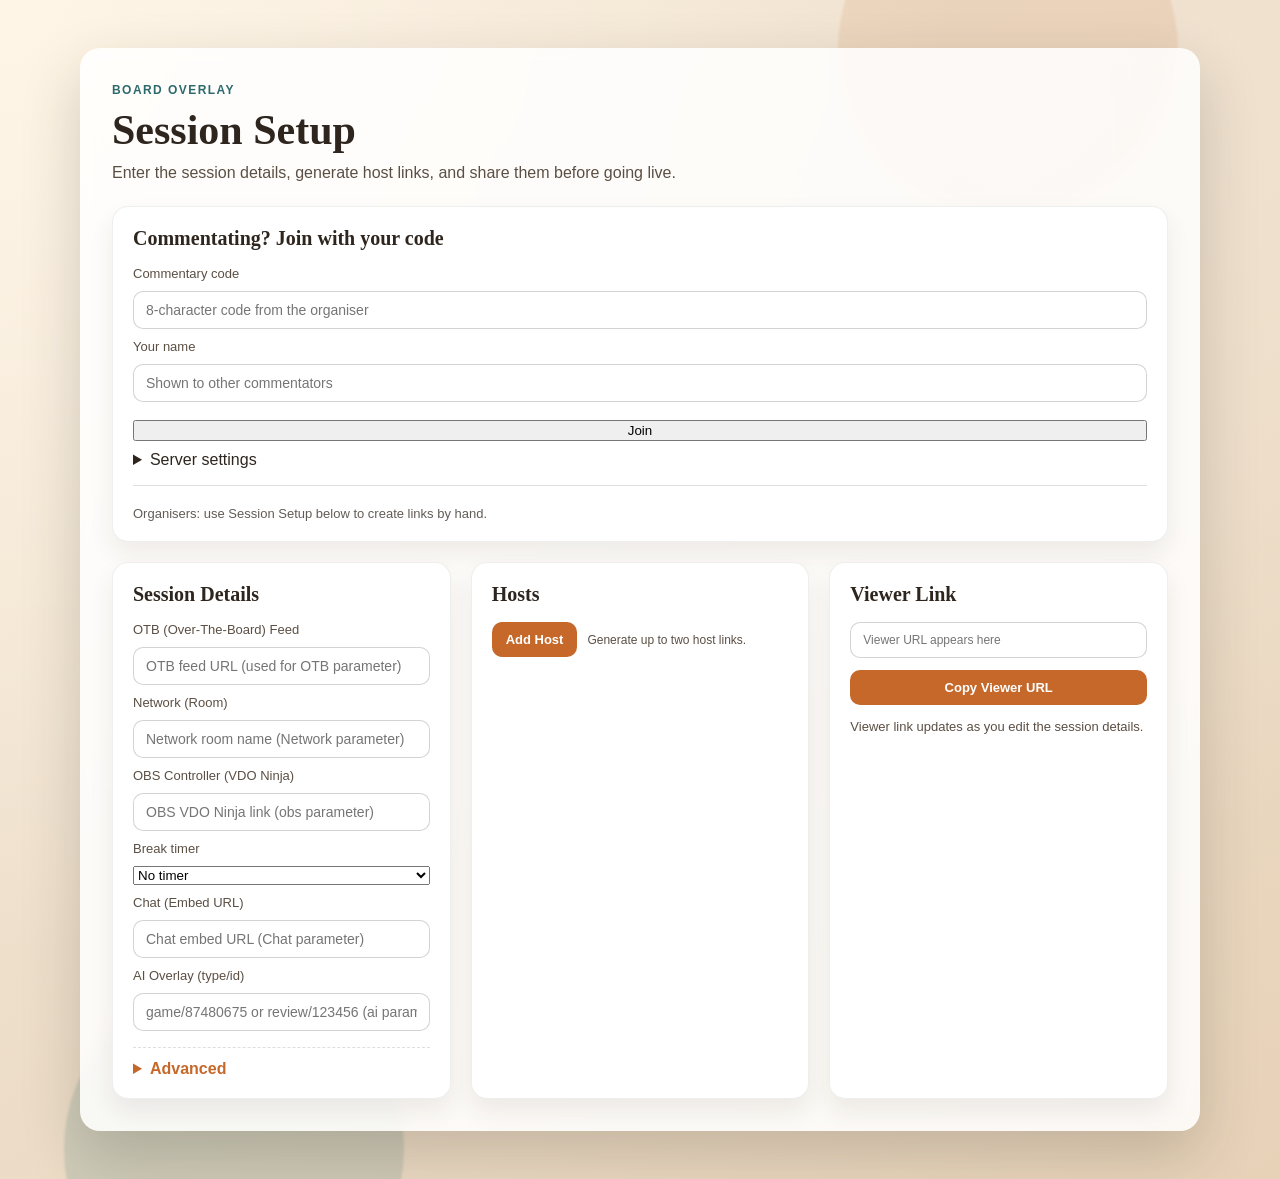
==== commit 2d9d9fe5: "feat: scenes from BadukCast's OBS template, Break and Goodbye defaults - Scenes window loads the sha" ====
--- a/index.html
+++ b/index.html
@@ -20,22 +20,27 @@
           </p>
         </header>
 
+        <section class="landing-panel join-panel">
+          <h2>Commentating? Join with your code</h2>
+          <form id="tournamentCodeForm" class="landing-fields">
+            <label for="CommentaryCode">Commentary code</label>
+            <input id="CommentaryCode" type="password" maxlength="32" autocomplete="off" placeholder="8-character code from the organiser">
+            <label for="CommentatorName">Your name</label>
+            <input id="CommentatorName" maxlength="40" autocomplete="name" placeholder="Shown to other commentators">
+            <button id="loadTournament" type="submit">Join</button>
+            <p id="tournamentLoadStatus" role="status" aria-live="polite"></p>
+            <details>
+              <summary>Server settings</summary>
+              <label for="BadukCastServer">Badukcast server</label>
+              <input id="BadukCastServer" type="url" value="https://stream-ai.baduk.club" placeholder="https://stream-ai.baduk.club">
+            </details>
+          </form>
+          <p class="join-note">Organisers: use Session Setup below to create links by hand.</p>
+        </section>
+
         <div class="landing-grid">
           <section class="landing-panel">
             <h2>Session Details</h2>
-            <form id="tournamentCodeForm" class="landing-fields">
-              <label for="CommentaryCode">Commentary code</label>
-              <input id="CommentaryCode" type="password" maxlength="32" autocomplete="off" placeholder="Enter your tournament code">
-              <button id="loadTournament" type="submit">Load tournament</button>
-              <p id="tournamentLoadStatus" role="status" aria-live="polite"></p>
-              <label for="TournamentGame">Tournament game</label>
-              <select id="TournamentGame" disabled><option value="">Load a tournament first</option></select>
-              <details>
-                <summary>Server settings</summary>
-                <label for="BadukCastServer">Badukcast server</label>
-                <input id="BadukCastServer" type="url" value="https://stream-ai.baduk.club" placeholder="https://stream-ai.baduk.club">
-              </details>
-            </form>
             <div class="landing-fields">
               <label for="VideoURL">OTB (Over-The-Board) Feed</label>
               <input
@@ -58,8 +63,12 @@
                 placeholder="OBS VDO Ninja link (obs parameter)"
               >
 
-              <label for="TimerUrl">Timer (Orcha control link)</label>
-              <input type="url" id="TimerUrl" placeholder="Control link from Orcha /timer/setup">
+              <label for="TimerPc">Break timer</label>
+              <select id="TimerPc">
+                <option value="">No timer</option>
+                <option>PC1</option><option>PC2</option><option>PC3</option><option>PC4</option>
+                <option>PC5</option><option>PC6</option><option>PC7</option><option>PC8</option>
+              </select>
 
               <label for="ChatUrl">Chat (Embed URL)</label>
               <input
@@ -136,6 +145,7 @@
               >Disconnected</span>
             </div>
             <div class="obs-scenes">
+              <select id="TournamentGame" class="obs-btn" aria-label="Tournament game" hidden></select>
               <button id="openTimer" class="obs-btn" type="button" aria-haspopup="dialog">Timer</button>
               <button id="openScenes" class="obs-btn" type="button" aria-haspopup="dialog">Scenes</button>
               <div class="stream-controls">
@@ -259,8 +269,24 @@
 
       <dialog id="timerModal" class="scene-modal" aria-labelledby="timerModalTitle">
         <header class="ai-modal-header"><h2 id="timerModalTitle">Break timer</h2><button id="closeTimer" type="button" aria-label="Close timer">×</button></header>
+        <form id="timerCodeForm" class="timer-row" hidden>
+          <label>Commentary code <input id="timerCode" autocomplete="off" spellcheck="false" maxlength="8" placeholder="8 characters"></label>
+          <button class="obs-btn" type="submit">Unlock timer</button>
+        </form>
+        <div id="timerTime" class="timer-time" role="timer" aria-live="off">--:--</div>
+        <form id="timerDuration" class="timer-row">
+          <label>Minutes <input id="timerMinutes" type="number" min="0" max="1440" step="1" value="30" required></label>
+          <label>Seconds <input id="timerSeconds" type="number" min="0" max="59" step="1" value="0" required></label>
+          <button id="timerStart" class="obs-btn" type="submit">Start</button>
+        </form>
+        <div class="timer-row" id="timerActions">
+          <button class="obs-btn" type="button" data-timer-action="pause">Pause</button>
+          <button class="obs-btn" type="button" data-timer-action="resume">Resume</button>
+          <button class="obs-btn" type="button" data-timer-action="reset">Reset</button>
+          <button class="obs-btn" type="button" data-timer-action="hide">Hide</button>
+          <button class="obs-btn" type="button" data-timer-action="show">Show</button>
+        </div>
         <p id="timerStatus" role="status"></p>
-        <iframe id="timerControls" title="Orcha timer controls" referrerpolicy="no-referrer" hidden></iframe>
       </dialog>
 
       <dialog id="sceneModal" class="scene-modal" aria-labelledby="sceneModalTitle">
@@ -270,8 +296,7 @@
         <details class="scene-settings"><summary>Preview settings</summary>
           <form id="sceneSettings">
             <label>Mini-PC ID <input id="sceneMiniPc" type="number" min="1" step="1" required value="3"></label>
-            <p>Use {pc} in each Tenjin path. Map each preview to its exact OBS scene name.</p>
-            <div id="sceneConfigRows"></div>
+            <p>Scenes and layouts come from BadukCast (Dashboard → OBS → Template). {pc} in page URLs is replaced with this mini-PC ID.</p>
             <button type="submit">Apply settings</button>
           </form>
         </details>
--- a/styles.css
+++ b/styles.css
@@ -1408,16 +1408,15 @@
 .scene-preview-card:enabled:hover { border-color: #aaa; }
 .scene-preview-card:focus-visible { outline: 2px solid #8dd7df; outline-offset: 2px; }
 .scene-preview-image { position: relative; width: 100%; aspect-ratio: 16/9; overflow: hidden; background: #151517; display: grid; place-items: center; color: #aaa; }
-.scene-preview-image iframe { position: absolute; top: 0; left: 0; width: 1920px; height: 1080px; transform-origin: top left; pointer-events: none; }
+.scene-preview-canvas { position: absolute; top: 0; left: 0; width: 1920px; height: 1080px; transform-origin: top left; overflow: hidden; pointer-events: none; }
+.scene-preview-layer { position: absolute; border: 0; pointer-events: none; }
 .scene-card-state { font-size: 12px; color: #bbb; }
 .scene-settings { margin-top: 18px; }
 .scene-settings summary { cursor: pointer; }
 .scene-settings form { margin-top: 12px; }
 .scene-settings p { font-size: 12px; color: #bbb; }
-.scene-config-row { display: grid; grid-template-columns: 120px minmax(0, 1fr) minmax(0, 1fr); gap: 8px; margin: 8px 0; align-items: center; }
-.scene-config-row input { min-width: 0; padding: 6px; }
 .scene-settings button { padding: 6px 12px; cursor: pointer; }
-@media (max-width: 640px) { .scene-preview-grid { grid-template-columns: 1fr; } .scene-config-row { grid-template-columns: 1fr; } }
+@media (max-width: 640px) { .scene-preview-grid { grid-template-columns: 1fr; } }
 
 .floating-toolbar .tool-btn svg { width: 22px; height: 22px; fill: none; stroke: currentColor; stroke-width: 1.8; stroke-linecap: round; stroke-linejoin: round; }
 .toolbar-tooltip { position: fixed; z-index: 10000; display: flex; align-items: center; gap: 12px; padding: 7px 10px; border: 1px solid #555; border-radius: 7px; background: #19191d; color: #fff; box-shadow: 0 3px 12px #0006; font-size: 13px; pointer-events: none; }
@@ -1428,9 +1427,8 @@
 .tool-color::-webkit-color-swatch { border: 0; border-radius: 3px; }
 .tool-color::-moz-color-swatch { border: 0; border-radius: 3px; }
 
-#advancedSceneSettings .scene-config-row { grid-template-columns: minmax(0, 1fr); padding-bottom: 10px; border-bottom: 1px solid #ddd; }
 #advancedSceneSettings p { color: var(--ink-muted); }
-#advancedSceneSettings input:not([type="checkbox"]) { box-sizing: border-box; width: 100%; border: 1px solid #bbb; border-radius: 8px; padding: 8px; background: #fff; color: var(--ink); }
+#advancedSceneSettings input { box-sizing: border-box; width: 100%; border: 1px solid #bbb; border-radius: 8px; padding: 8px; background: #fff; color: var(--ink); }
 #advancedSceneSettings label { font-size: 13px; }
 
 #tournamentCodeForm {
@@ -1456,3 +1454,15 @@
 
 #timerModal { max-width: 620px; }
 #timerControls { width: 100%; height: 360px; border: 0; }
+
+#timerModal .timer-time { font-size: 56px; font-weight: 700; font-variant-numeric: tabular-nums; text-align: center; margin: 8px 0 12px; }
+#timerModal .timer-time.hidden-on-stream { opacity: .45; }
+#timerModal .timer-row { display: flex; flex-wrap: wrap; gap: 8px; align-items: end; margin: 8px 0; }
+#timerModal .timer-row label { display: grid; gap: 4px; font-size: 13px; }
+#timerModal .timer-row input { width: 80px; padding: 8px; }
+#timerModal .timer-row[hidden] { display: none; }
+
+.join-panel { margin-bottom: 20px; }
+.join-panel #loadTournament { margin-top: 8px; }
+.join-note { font-size: 13px; opacity: .75; margin: 10px 0 0; }
+#TournamentGame { max-width: 260px; }
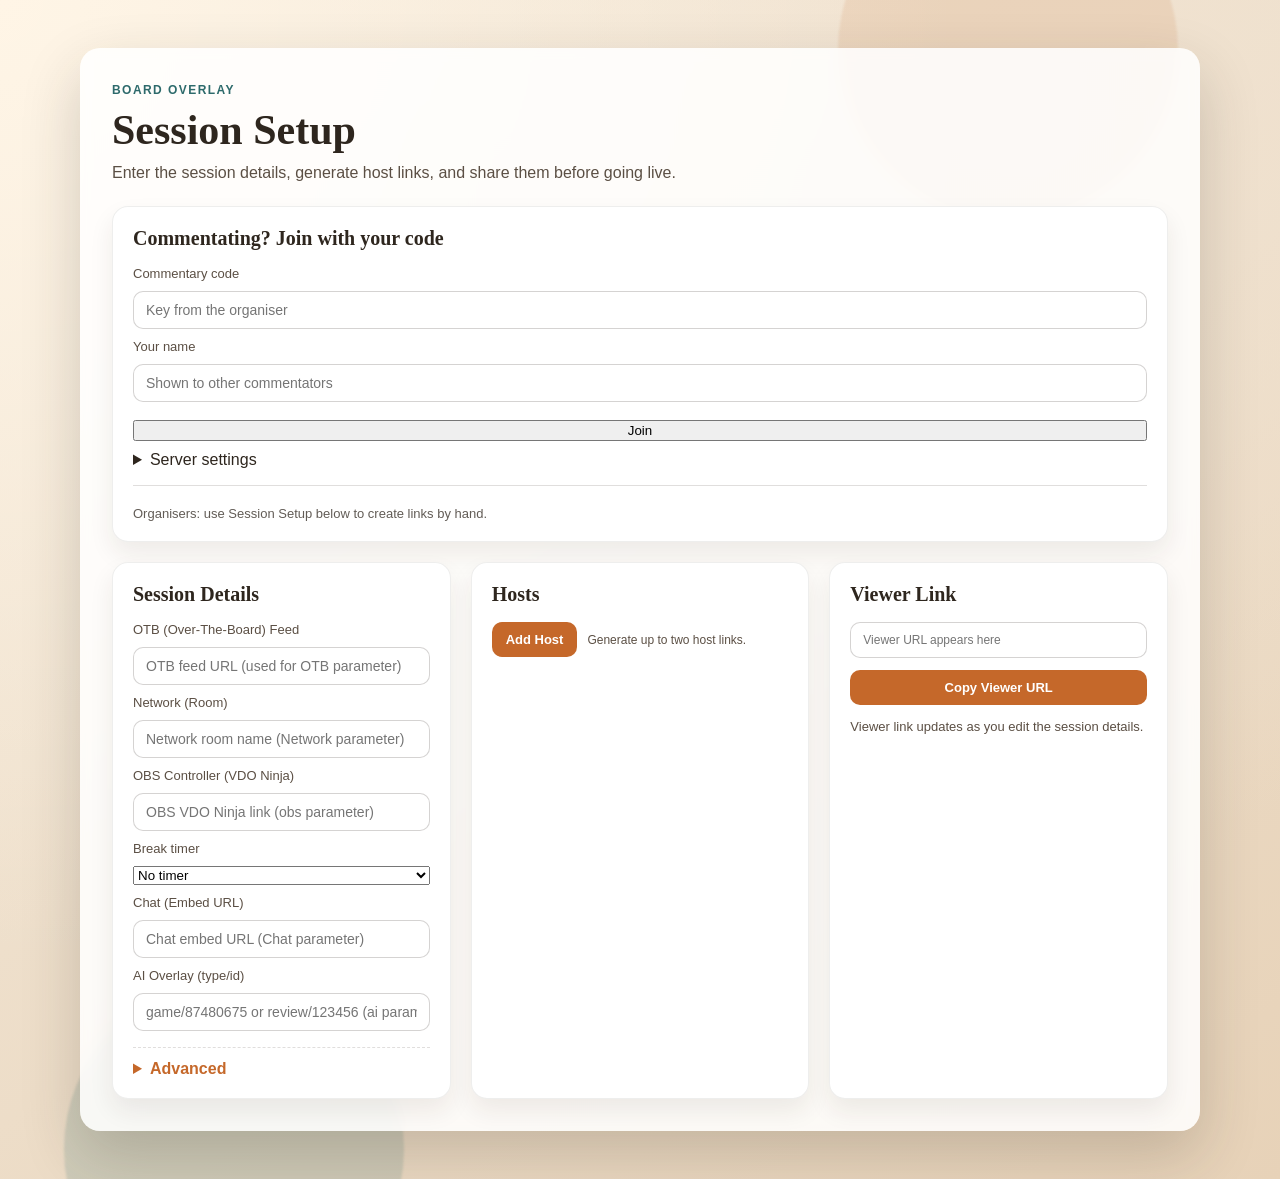
==== commit 4c947e28: "feat: join link with ?key=&name=, tournament-name keys An organiser's link (overlaytool.baduk.club/?" ====
--- a/index.html
+++ b/index.html
@@ -24,7 +24,7 @@
           <h2>Commentating? Join with your code</h2>
           <form id="tournamentCodeForm" class="landing-fields">
             <label for="CommentaryCode">Commentary code</label>
-            <input id="CommentaryCode" type="password" maxlength="32" autocomplete="off" placeholder="8-character code from the organiser">
+            <input id="CommentaryCode" type="password" maxlength="64" autocomplete="off" placeholder="Key from the organiser">
             <label for="CommentatorName">Your name</label>
             <input id="CommentatorName" maxlength="40" autocomplete="name" placeholder="Shown to other commentators">
             <button id="loadTournament" type="submit">Join</button>
@@ -270,7 +270,7 @@
       <dialog id="timerModal" class="scene-modal" aria-labelledby="timerModalTitle">
         <header class="ai-modal-header"><h2 id="timerModalTitle">Break timer</h2><button id="closeTimer" type="button" aria-label="Close timer">×</button></header>
         <form id="timerCodeForm" class="timer-row" hidden>
-          <label>Commentary code <input id="timerCode" autocomplete="off" spellcheck="false" maxlength="8" placeholder="8 characters"></label>
+          <label>Commentary code <input id="timerCode" autocomplete="off" spellcheck="false" maxlength="64" placeholder="Key from the organiser"></label>
           <button class="obs-btn" type="submit">Unlock timer</button>
         </form>
         <div id="timerTime" class="timer-time" role="timer" aria-live="off">--:--</div>
